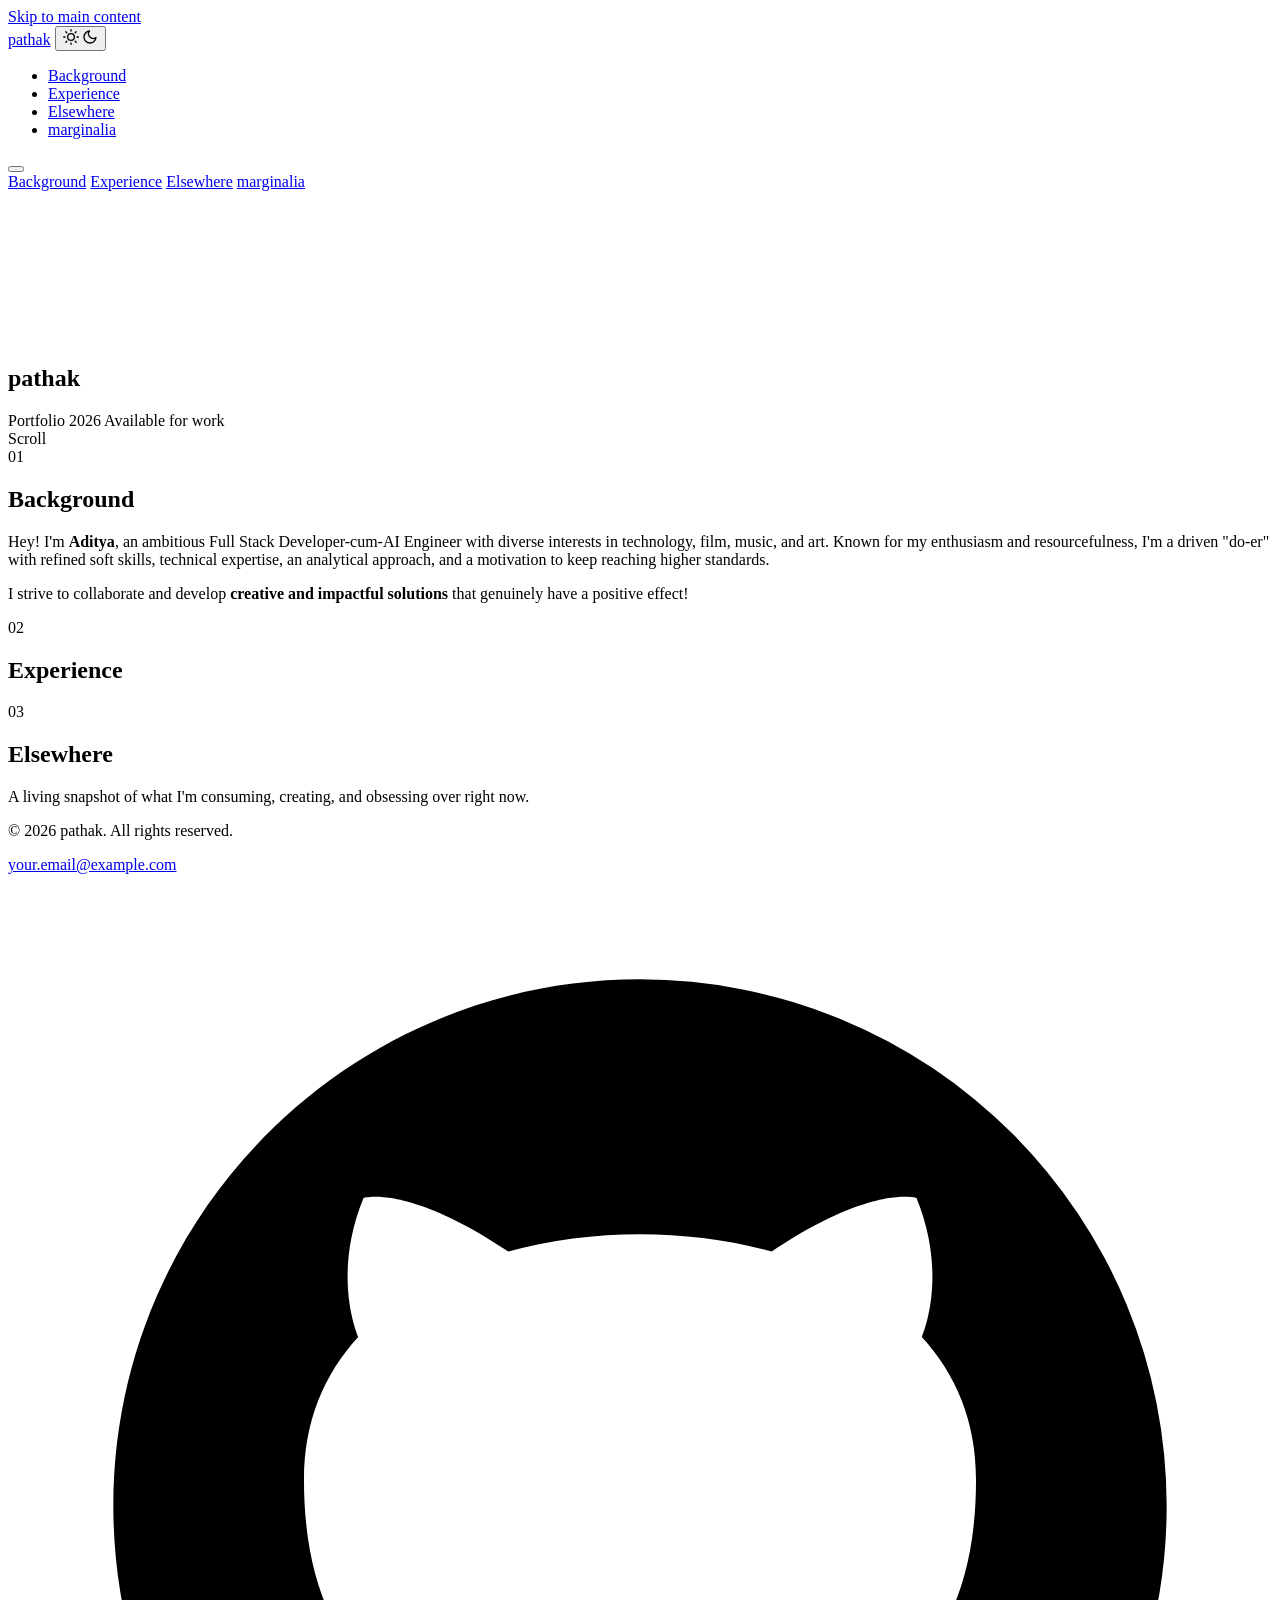
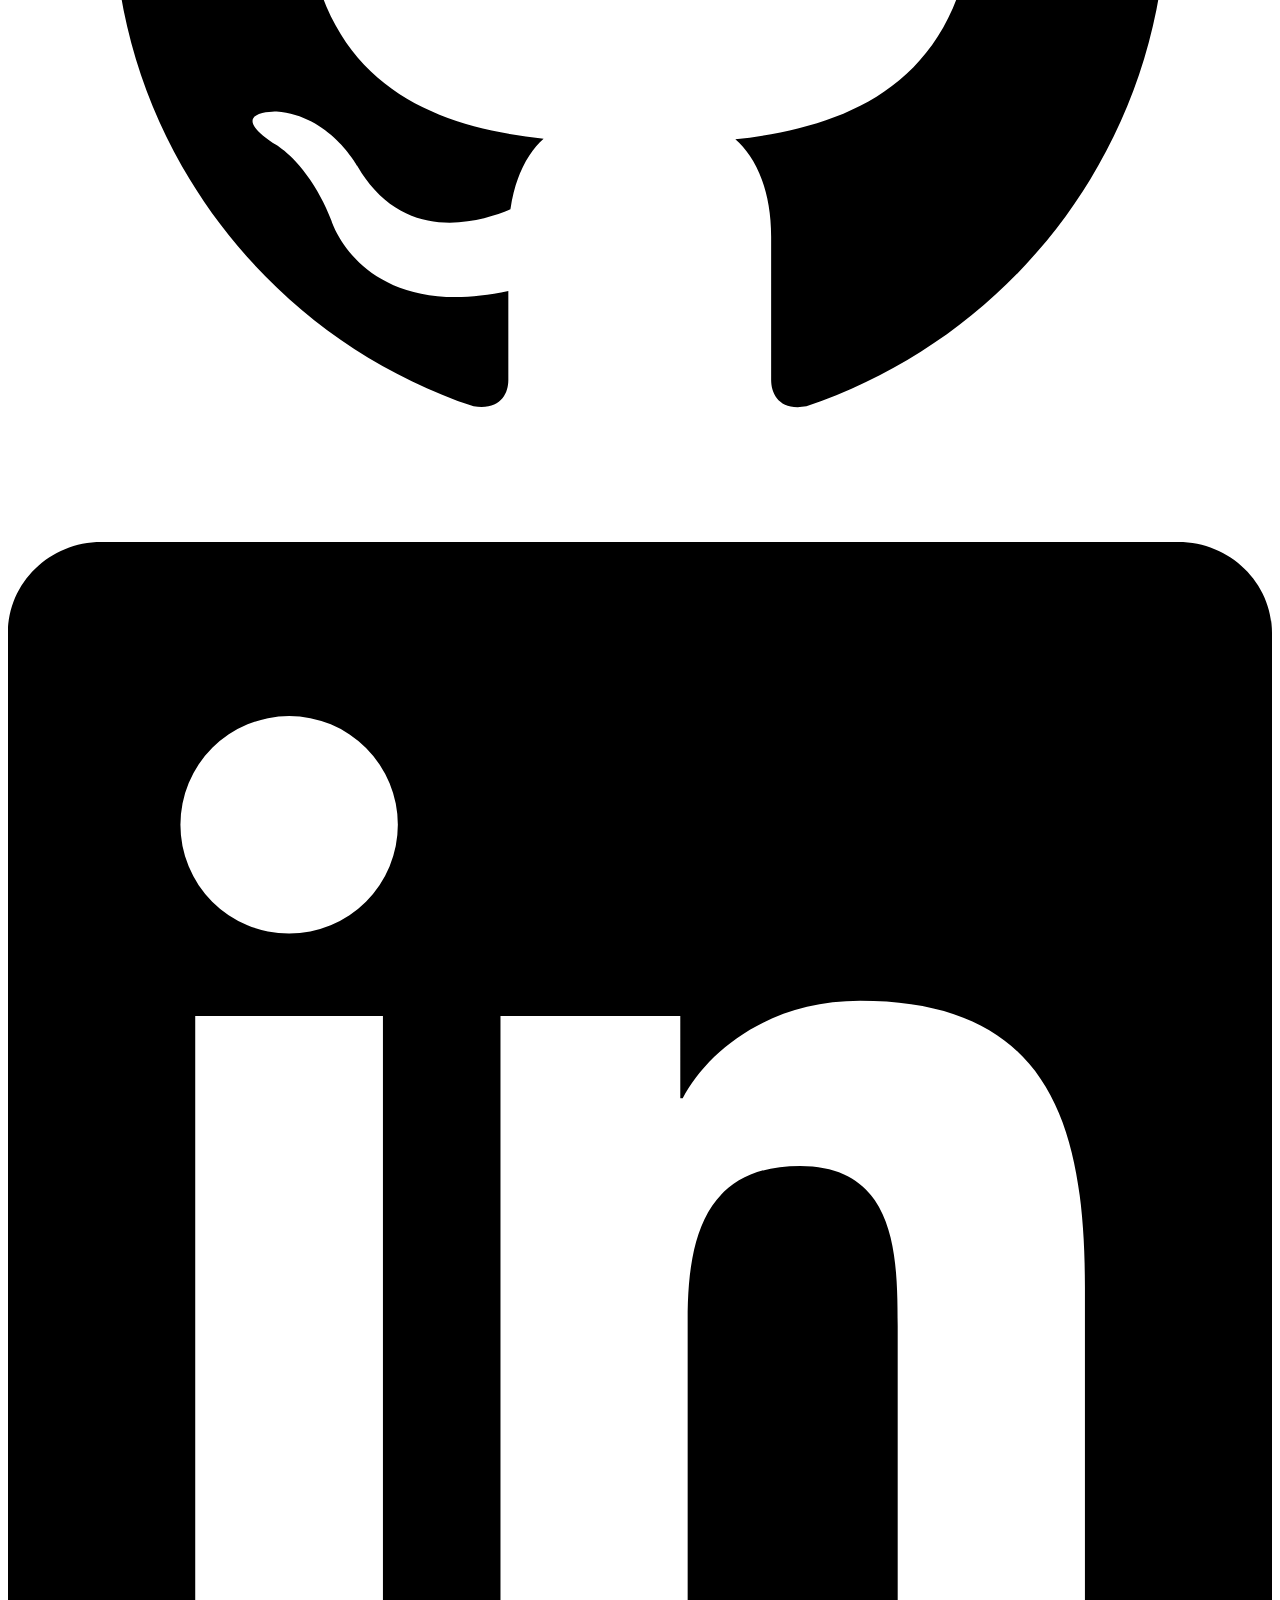
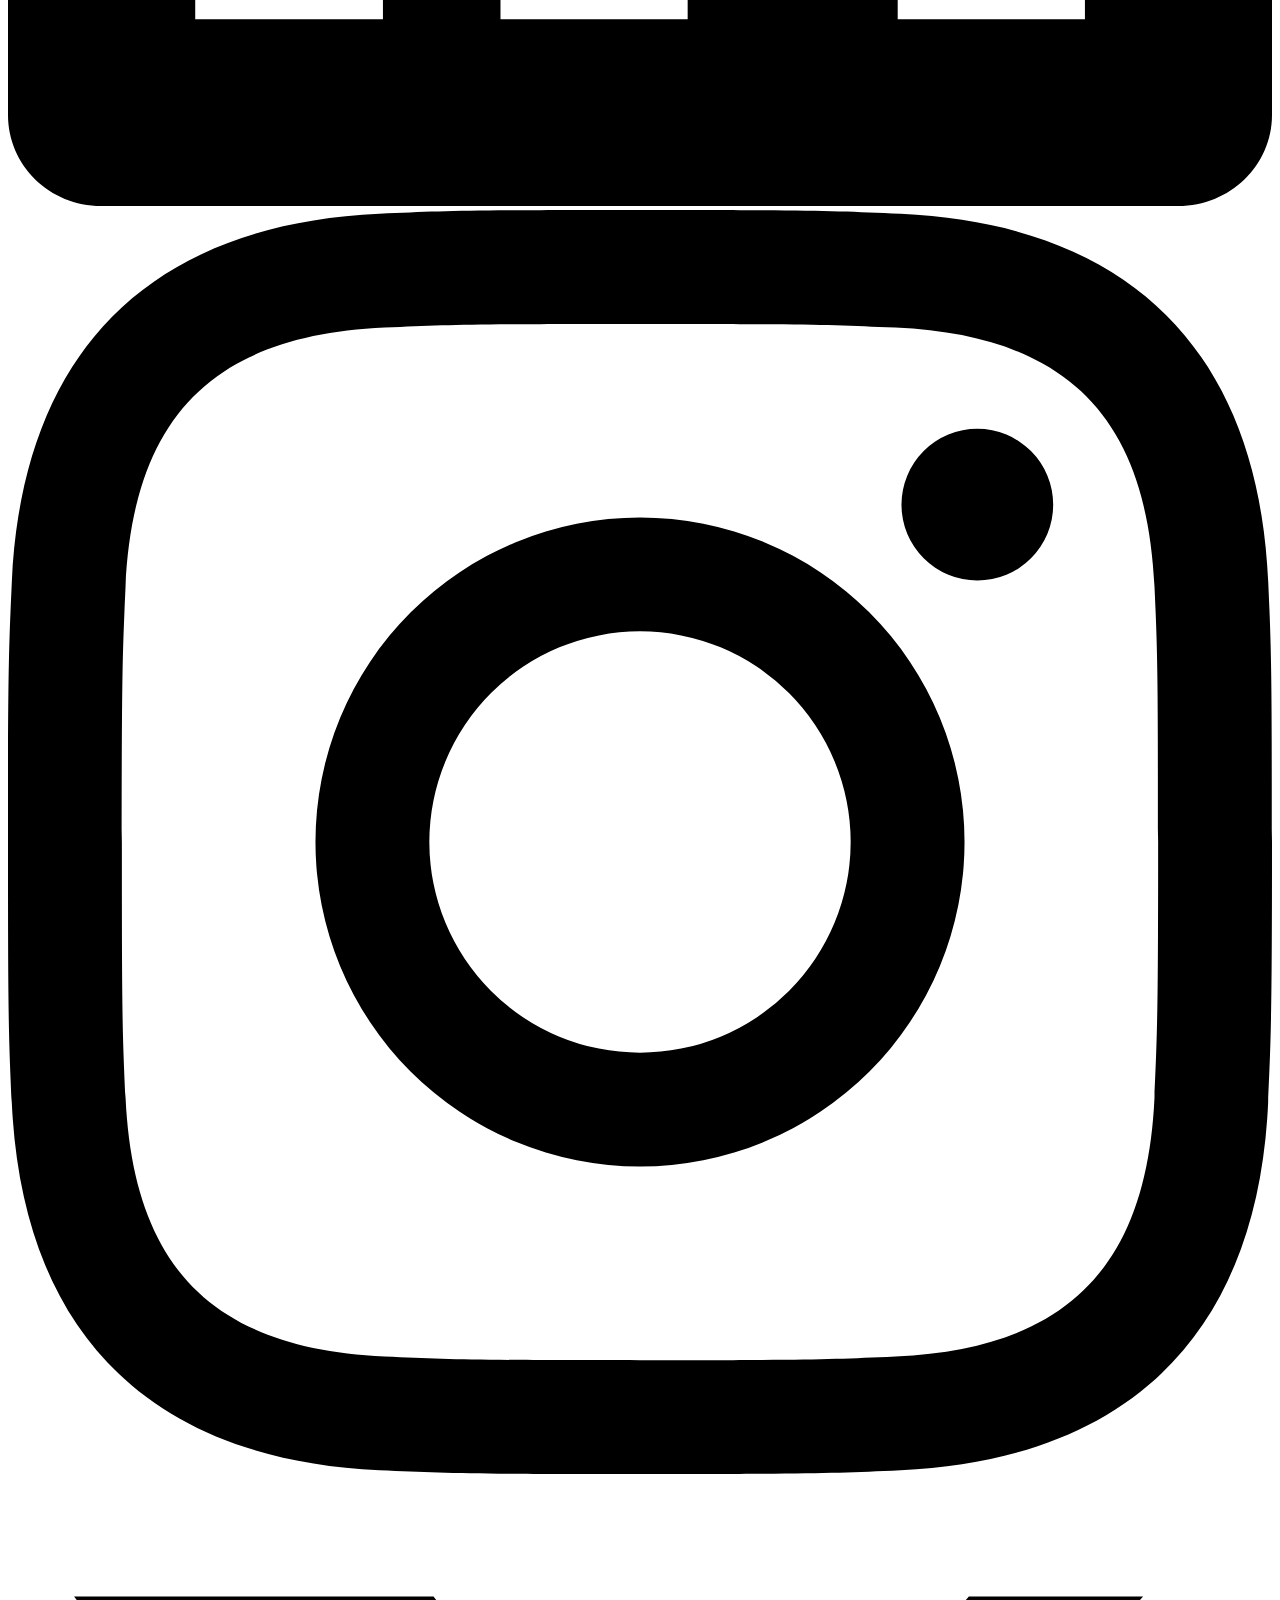
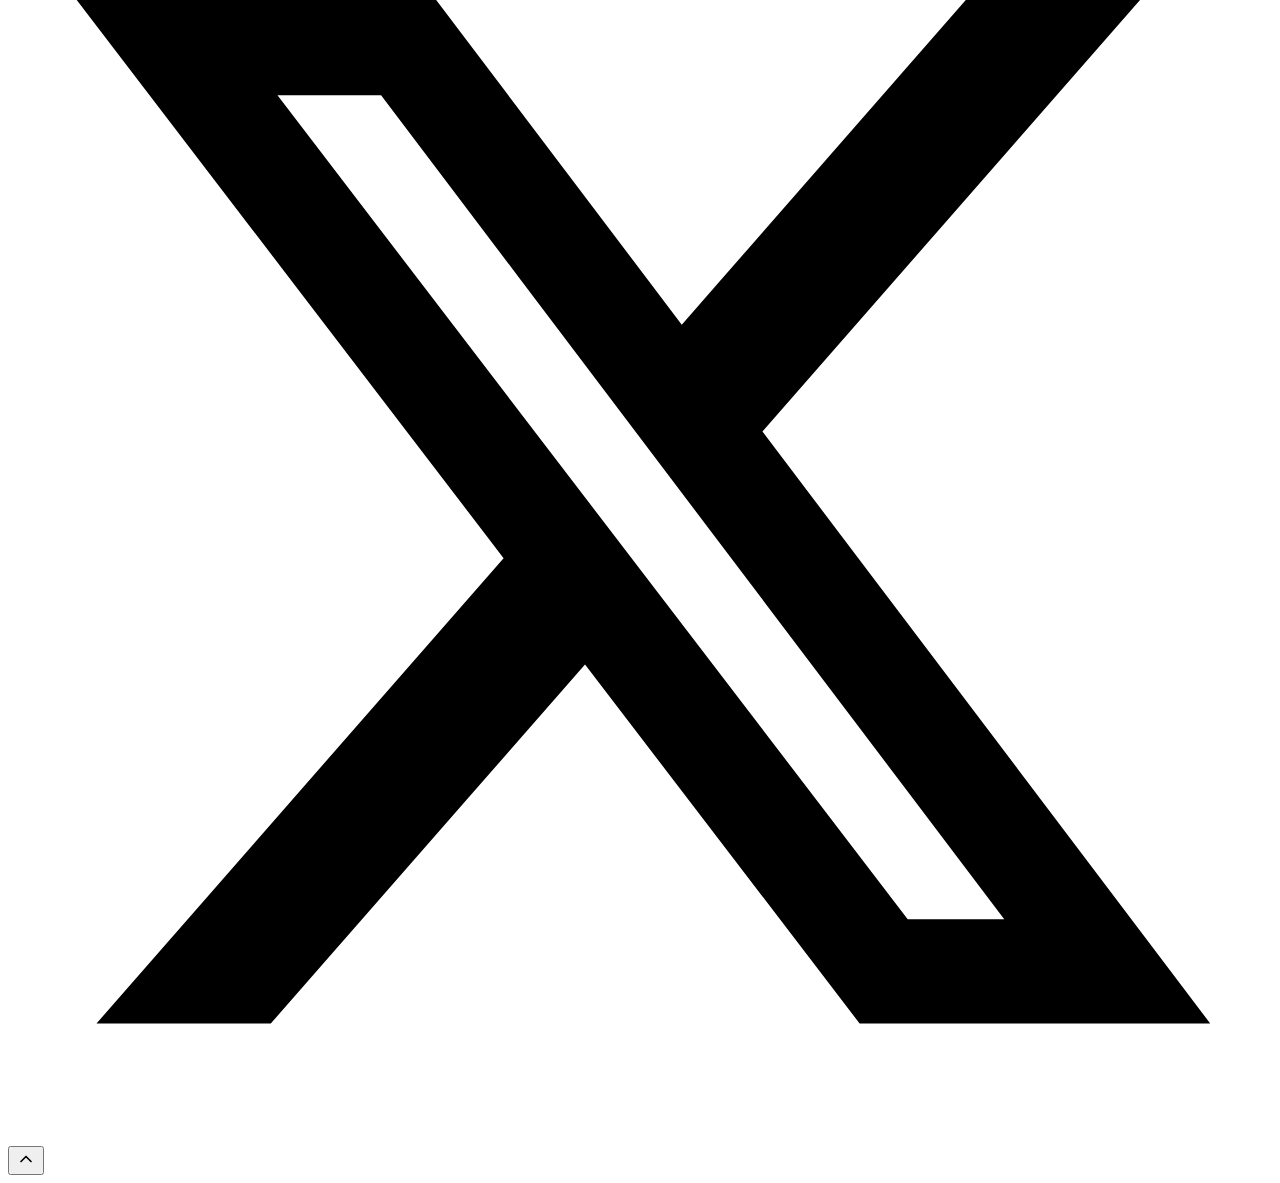
==== index.html @ eea9a3cc "repository imported from local directory" ====
<!--
  MY PORTFOLIO — Main Page (index.html)
  ======================================
  This is my homepage. Here's what I need to customize:

  1. META TAGS (lines 18-29): Update description, OG image, and title
     for SEO and social sharing (when I share my link on Twitter/etc)

  2. BIO / BACKGROUND (lines 115-118): Already filled in with my intro

  3. EXPERIENCE & INTEGRATIONS: Edit the data arrays in js/app.js
     (EXPERIENCE_DATA and INTEGRATION_DATA) — NOT in this file

  4. SOCIAL LINKS (lines 163-179): Replace "yourusername" with my
     actual usernames for GitHub, LinkedIn, Instagram, Twitter

  5. FOOTER EMAIL (line 160): Replace with my real email address
-->
<!DOCTYPE html>
<html lang="en">
<head>
  <meta charset="UTF-8">
  <meta name="viewport" content="width=device-width, initial-scale=1.0, viewport-fit=cover">
  <meta name="description" content="Portfolio of pathak — engineer and more">
  <meta name="theme-color" content="#0a0a0a">
  <meta name="format-detection" content="telephone=no">
  
  <!-- Open Graph -->
  <meta property="og:title" content="pathak's portfolio">
  <meta property="og:description" content="engineer and more">
  <meta property="og:type" content="website">
  <!-- MY OG IMAGE: I need to replace this with my own image for social sharing -->
  <meta property="og:image" content="assets/images/og-image.jpg">
  
  <title>pathak</title>
  
  <!-- Preconnect -->
  <link rel="preconnect" href="https://fonts.googleapis.com">
  <link rel="preconnect" href="https://fonts.gstatic.com" crossorigin>
  
  <!-- Fonts: Playfair Display (serif headings) + Inter (sans-serif body) -->
  <link href="https://fonts.googleapis.com/css2?family=Playfair+Display:ital,wght@0,400;0,500;0,600;0,700;1,400;1,500&family=Inter:wght@300;400;500;600&display=swap" rel="stylesheet">
  
  <link rel="stylesheet" href="css/styles.css">
  
  <!-- No-js fallback: ensures content is visible even if JavaScript is disabled -->
  <noscript>
    <style>[data-animate]{opacity:1!important;transform:none!important}</style>
  </noscript>
</head>
<body>
  <!-- This thin bar at the top shows how far I've scrolled down the page -->
  <div class="reading-progress" aria-hidden="true"><div class="reading-progress__bar"></div></div>
  
  <!-- Skip Link -->
  <a href="#main-content" class="skip-link">Skip to main content</a>
  
  <!-- MY NAVIGATION: Fixed top bar with my name (left) and section links (right).
       On mobile, the links collapse into a hamburger menu.
       To add/remove nav links, I also need to update the .mobile-menu below. -->
  <nav class="nav" id="nav" role="navigation" aria-label="Main navigation">
    <!-- Left side: logo + dark mode toggle -->
    <div class="nav__left">
      <a href="index.html" class="nav__logo">pathak</a>
      <button class="theme-toggle" id="theme-toggle" aria-label="Toggle dark mode" title="Toggle dark mode">
        <svg class="theme-toggle__icon theme-toggle__icon--sun" width="16" height="16" viewBox="0 0 24 24" fill="none" stroke="currentColor" stroke-width="2" stroke-linecap="round" stroke-linejoin="round">
          <circle cx="12" cy="12" r="5"/><line x1="12" y1="1" x2="12" y2="3"/><line x1="12" y1="21" x2="12" y2="23"/><line x1="4.22" y1="4.22" x2="5.64" y2="5.64"/><line x1="18.36" y1="18.36" x2="19.78" y2="19.78"/><line x1="1" y1="12" x2="3" y2="12"/><line x1="21" y1="12" x2="23" y2="12"/><line x1="4.22" y1="19.78" x2="5.64" y2="18.36"/><line x1="18.36" y1="5.64" x2="19.78" y2="4.22"/>
        </svg>
        <svg class="theme-toggle__icon theme-toggle__icon--moon" width="16" height="16" viewBox="0 0 24 24" fill="none" stroke="currentColor" stroke-width="2" stroke-linecap="round" stroke-linejoin="round">
          <path d="M21 12.79A9 9 0 1 1 11.21 3 7 7 0 0 0 21 12.79z"/>
        </svg>
      </button>
    </div>
    
    <!-- These links scroll to sections on this page, except "marginalia" which goes to blog.html -->
    <ul class="nav__links" id="nav-links">
      <li><a href="#background" class="nav__link" data-section="background">Background</a></li>
      <li><a href="#experience" class="nav__link" data-section="experience">Experience</a></li>
      <li><a href="#elsewhere" class="nav__link" data-section="elsewhere">Elsewhere</a></li>
      <li><a href="blog.html" class="nav__link">marginalia</a></li>
    </ul>
    
    <!-- Hamburger (mobile) -->
    <button class="hamburger" id="hamburger" aria-label="Toggle menu" aria-expanded="false">
      <span></span><span></span><span></span>
    </button>
  </nav>
  
  <!-- Mobile Menu -->
  <div class="mobile-menu" id="mobile-menu" aria-hidden="true">
    <a href="#background" class="mobile-menu__link">Background</a>
    <a href="#experience" class="mobile-menu__link">Experience</a>
    <a href="#elsewhere" class="mobile-menu__link">Elsewhere</a>
    <a href="blog.html" class="mobile-menu__link">marginalia</a>
  </div>
  
  <!-- MY HERO: The first thing visitors see. Full-screen with my name in huge text.
       The name has a cool "text scramble" effect on hover (handled in app.js).
       The tagline items animate in one by one on page load. -->
  <main id="main-content">
    <!-- Hero: Video covers the top half (full width), name + typewriter overlaid on it.
         Scroll indicator sits at the bottom of the video. -->
    <section class="hero" id="hero">
      <!-- Full-width video with my name and typewriter overlaid. Sticky at top while I scroll. -->
      <div class="hero__video-wrap">
        <video class="hero__video" autoplay muted loop playsinline>
          <source src="assets/pathak-video.mp4" type="video/mp4">
        </video>
        <!-- name overlaid on the video -->
        <h1 class="hero__name" id="hero-name">pathak</h1>
        <!-- TYPEWRITER: Cycles through my disciplines below the name.
             I edit the TYPEWRITER_TEXTS array in js/app.js to add/change texts. -->
        <div class="hero__typewriter" id="typewriter" aria-hidden="true"></div>
        
        <!-- Year and availability badge (green dot pulses) — positioned bottom-right of video -->
        <div class="hero__meta">
          <span>Portfolio 2026</span>
          <span class="hero__availability">Available for work</span>
        </div>
        
        <!-- Scroll indicator — positioned at the very bottom of the video -->
        <div class="scroll-indicator" aria-hidden="true">
          <span>Scroll</span>
          <div class="scroll-indicator__line"></div>
        </div>
      </div>
    </section>
    
    <!-- SECTION 01 — BACKGROUND: My bio / about text.
         I already filled this in with my intro.
         data-animate = fade-in on scroll, data-delay = stagger timing in ms -->
    <section class="section section--background" id="background" aria-labelledby="background-heading">
      <div class="section__inner">
        <div class="section__header" data-animate>
          <span class="section__number">01</span>
          <h2 id="background-heading" class="section__title">Background</h2>
        </div>
        <div class="section__content" data-animate data-delay="100">
          <div class="bio">
            <p>Hey! I'm <strong>Aditya</strong>, an ambitious Full Stack Developer-cum-AI Engineer with diverse interests in technology, film, music, and art. Known for my enthusiasm and resourcefulness, I'm a driven "do-er" with refined soft skills, technical expertise, an analytical approach, and a motivation to keep reaching higher standards.</p>
            <p>I strive to collaborate and develop <strong>creative and impactful solutions</strong> that genuinely have a positive effect!</p>
          </div>
        </div>
      </div>
    </section>
    
    <!-- SECTION 02 — EXPERIENCE: My job history. Content is NOT here — it's in js/app.js.
         I edit the EXPERIENCE_DATA array there to add/change/remove jobs.
         Each job shows: period, role, company, description, and tags. -->
    <section class="section section--experience" id="experience" aria-labelledby="experience-heading">
      <div class="section__inner">
        <div class="section__header" data-animate>
          <span class="section__number">02</span>
          <h2 id="experience-heading" class="section__title">Experience</h2>
        </div>
        <div class="section__content">
          <div class="experience-list" id="experience-list">
            <!-- Rendered by JS -->
          </div>
        </div>
      </div>
    </section>
    
    <!-- SECTION 03 — ELSEWHERE: Links to my profiles on other platforms.
         Content is in js/app.js → INTEGRATION_DATA array.
         To add a new platform, I copy one of the existing objects and change the values.
         The iconSvg field is an inline SVG path — I can find icons at https://iconsvg.xyz -->
    <section class="section section--elsewhere" id="elsewhere" aria-labelledby="elsewhere-heading">
      <div class="section__inner">
        <div class="section__header" data-animate>
          <span class="section__number">03</span>
          <h2 id="elsewhere-heading" class="section__title">Elsewhere</h2>
        </div>
        <div class="section__content">
          <p class="section__intro" data-animate data-delay="100">A living snapshot of what I'm consuming, creating, and obsessing over right now.</p>
          <div class="integrations-grid" id="integrations-grid">
            <!-- Rendered by JS -->
          </div>
        </div>
      </div>
    </section>
  </main>
  
  <!-- MY FOOTER: Copyright, email (click to copy), and social media icons.
       I need to replace "yourusername" in each href with my real usernames.
       To remove a social link, I delete the entire <a> block for it. -->
  <footer class="footer" role="contentinfo">
    <div class="footer__left">
      <p class="footer__copy">&copy; 2026 pathak. All rights reserved.</p>
      <!-- MY EMAIL: clicking it copies to clipboard -->
      <a href="mailto:your.email@example.com" class="footer__email" id="copy-email">your.email@example.com</a>
    </div>
    
    <div class="social-links">
      <!-- GitHub -->
      <a href="https://github.com/yourusername" target="_blank" rel="noopener" aria-label="GitHub" class="social-link">
        <svg viewBox="0 0 24 24" aria-hidden="true"><path d="M12 2C6.477 2 2 6.477 2 12c0 4.42 2.87 8.17 6.84 9.5.5.08.66-.23.66-.5v-1.69c-2.77.6-3.36-1.34-3.36-1.34-.46-1.16-1.11-1.47-1.11-1.47-.91-.62.07-.6.07-.6 1 .07 1.53 1.03 1.53 1.03.87 1.52 2.34 1.07 2.91.83.09-.65.35-1.09.63-1.34-2.22-.25-4.55-1.11-4.55-4.92 0-1.11.38-2 1.03-2.71-.1-.25-.45-1.29.1-2.64 0 0 .84-.27 2.75 1.02.79-.22 1.65-.33 2.5-.33.85 0 1.71.11 2.5.33 1.91-1.29 2.75-1.02 2.75-1.02.55 1.35.2 2.39.1 2.64.65.71 1.03 1.6 1.03 2.71 0 3.82-2.34 4.68-4.57 4.93.36.31.68.92.68 1.85V21c0 .27.16.59.67.5C19.14 20.16 22 16.42 22 12A10 10 0 0 0 12 2z"/></svg>
      </a>
      <!-- LinkedIn -->
      <a href="https://linkedin.com/in/yourusername" target="_blank" rel="noopener" aria-label="LinkedIn" class="social-link">
        <svg viewBox="0 0 24 24" aria-hidden="true"><path d="M20.447 20.452h-3.554v-5.569c0-1.328-.027-3.037-1.852-3.037-1.853 0-2.136 1.445-2.136 2.939v5.667H9.351V9h3.414v1.561h.046c.477-.9 1.637-1.85 3.37-1.85 3.601 0 4.267 2.37 4.267 5.455v6.286zM5.337 7.433a2.062 2.062 0 0 1-2.063-2.065 2.064 2.064 0 1 1 2.063 2.065zm1.782 13.019H3.555V9h3.564v11.452zM22.225 0H1.771C.792 0 0 .774 0 1.729v20.542C0 23.227.792 24 1.771 24h20.451C23.2 24 24 23.227 24 22.271V1.729C24 .774 23.2 0 22.222 0h.003z"/></svg>
      </a>
      <!-- Instagram -->
      <a href="https://instagram.com/yourusername" target="_blank" rel="noopener" aria-label="Instagram" class="social-link">
        <svg viewBox="0 0 24 24" aria-hidden="true"><path d="M12 2.163c3.204 0 3.584.012 4.85.07 3.252.148 4.771 1.691 4.919 4.919.058 1.265.069 1.645.069 4.849 0 3.205-.012 3.584-.069 4.849-.149 3.225-1.664 4.771-4.919 4.919-1.266.058-1.644.07-4.85.07-3.204 0-3.584-.012-4.849-.07-3.26-.149-4.771-1.699-4.919-4.92-.058-1.265-.07-1.644-.07-4.849 0-3.204.013-3.583.07-4.849.149-3.227 1.664-4.771 4.919-4.919 1.266-.057 1.645-.069 4.849-.069zM12 0C8.741 0 8.333.014 7.053.072 2.695.272.273 2.69.073 7.052.014 8.333 0 8.741 0 12c0 3.259.014 3.668.072 4.948.2 4.358 2.618 6.78 6.98 6.98C8.333 23.986 8.741 24 12 24c3.259 0 3.668-.014 4.948-.072 4.354-.2 6.782-2.618 6.979-6.98.059-1.28.073-1.689.073-4.948 0-3.259-.014-3.667-.072-4.947-.196-4.354-2.617-6.78-6.979-6.98C15.668.014 15.259 0 12 0zm0 5.838a6.162 6.162 0 1 0 0 12.324 6.162 6.162 0 0 0 0-12.324zM12 16a4 4 0 1 1 0-8 4 4 0 0 1 0 8zm6.406-11.845a1.44 1.44 0 1 0 0 2.881 1.44 1.44 0 0 0 0-2.881z"/></svg>
      </a>
      <!-- Twitter / X -->
      <a href="https://twitter.com/yourusername" target="_blank" rel="noopener" aria-label="Twitter" class="social-link">
        <svg viewBox="0 0 24 24" aria-hidden="true"><path d="M18.244 2.25h3.308l-7.227 8.26 8.502 11.24H16.17l-5.214-6.817L4.99 21.75H1.68l7.73-8.835L1.254 2.25H8.08l4.713 6.231zm-1.161 17.52h1.833L7.084 4.126H5.117z"/></svg>
      </a>
    </div>
  </footer>
  
  <!-- Back-to-top button: appears after I scroll down 600px, scrolls to top on click -->
  <button class="back-to-top" id="back-to-top" aria-label="Back to top">
    <svg viewBox="0 0 24 24" width="20" height="20" stroke="currentColor" stroke-width="2" fill="none" stroke-linecap="round" stroke-linejoin="round"><path d="M18 15l-6-6-6 6"/></svg>
  </button>
  
  <!-- Toast notification: briefly pops up when I copy the email address -->
  <div class="toast" id="toast" role="status" aria-live="polite"></div>
  
  <!-- All page behavior (animations, nav, experience rendering, etc.) lives in app.js -->
  <script src="js/app.js"></script>
</body>
</html>
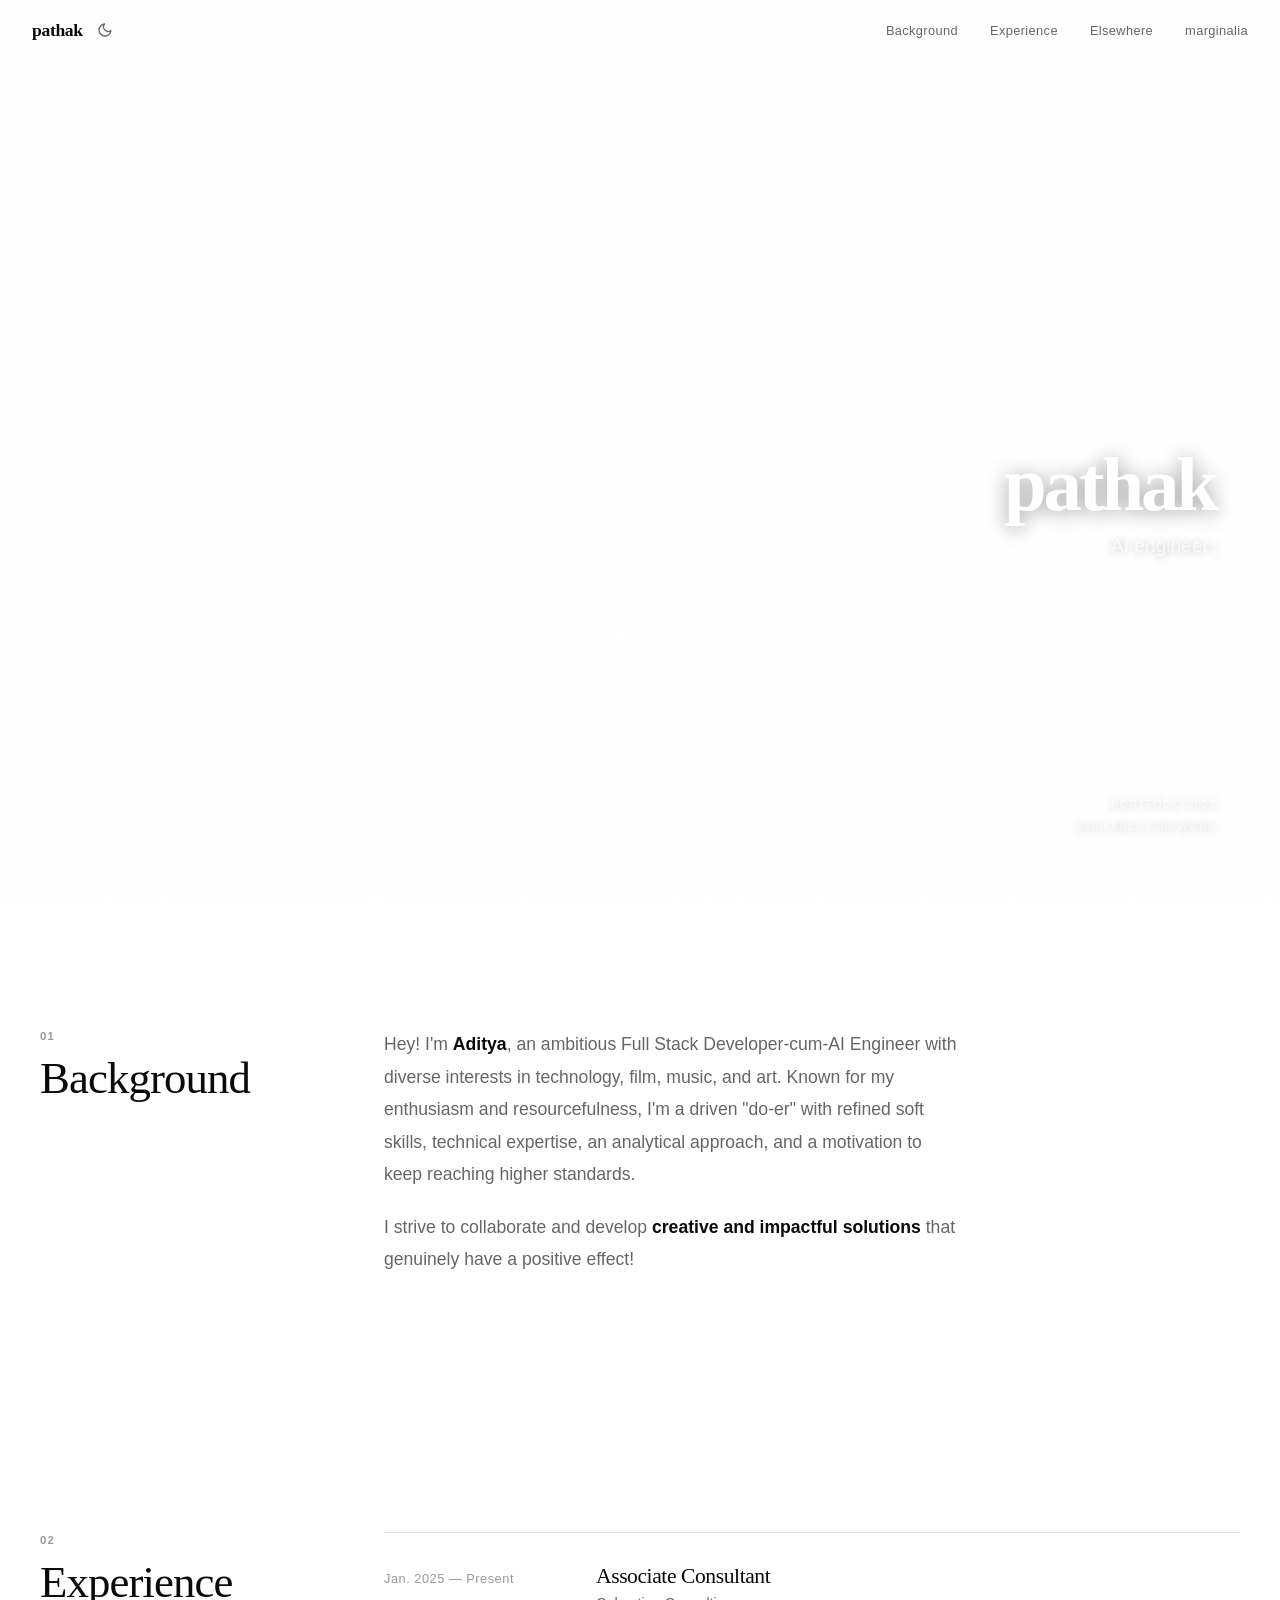
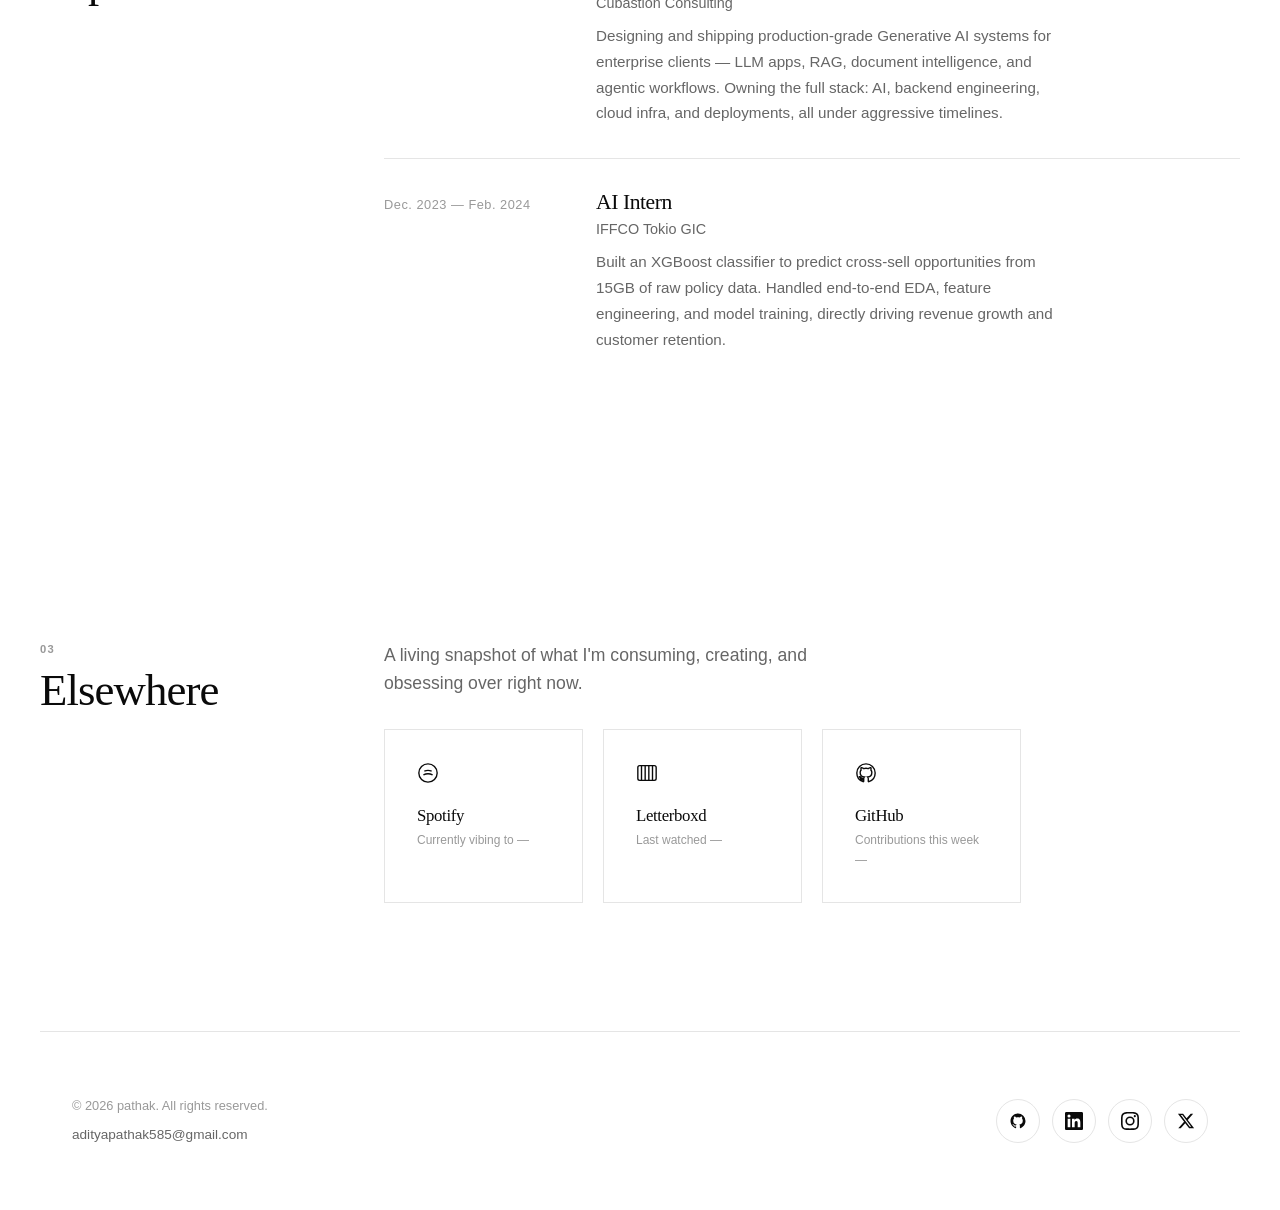
==== commit 93c49f24: "code hygiene, links added" ====
--- a/index.html
+++ b/index.html
@@ -1,20 +1,17 @@
 <!--
-  MY PORTFOLIO — Main Page (index.html)
+  PORTFOLIO - main page
   ======================================
-  This is my homepage. Here's what I need to customize:
-
-  1. META TAGS (lines 18-29): Update description, OG image, and title
-     for SEO and social sharing (when I share my link on Twitter/etc)
-
-  2. BIO / BACKGROUND (lines 115-118): Already filled in with my intro
-
-  3. EXPERIENCE & INTEGRATIONS: Edit the data arrays in js/app.js
-     (EXPERIENCE_DATA and INTEGRATION_DATA) — NOT in this file
-
-  4. SOCIAL LINKS (lines 163-179): Replace "yourusername" with my
-     actual usernames for GitHub, LinkedIn, Instagram, Twitter
-
-  5. FOOTER EMAIL (line 160): Replace with my real email address
+  my homepage - here's all i can customize:
+
+  1. META TAGS: update description, OG image, and title
+    for SEO and social sharing
+
+  2. BIO/BACKGROUND: filled in with my Linkedin intro
+
+  3. EXPERIENCE & INTEGRATIONS: edit the data arrays in js/app.js
+    (EXPERIENCE_DATA and INTEGRATION_DATA) - not in this file
+
+  4. SOCIAL LINKS: GitHub, LinkedIn, Instagram, Twitter/X, etc.
 -->
 <!DOCTYPE html>
 <html lang="en">
@@ -25,41 +22,40 @@
   <meta name="theme-color" content="#0a0a0a">
   <meta name="format-detection" content="telephone=no">
   
-  <!-- Open Graph -->
+  <!-- open graph -->
   <meta property="og:title" content="pathak's portfolio">
   <meta property="og:description" content="engineer and more">
   <meta property="og:type" content="website">
-  <!-- MY OG IMAGE: I need to replace this with my own image for social sharing -->
+  <!-- OG IMAGE: replace with my own image for social sharing -->
   <meta property="og:image" content="assets/images/og-image.jpg">
   
   <title>pathak</title>
   
-  <!-- Preconnect -->
+  <!-- preconnect -->
   <link rel="preconnect" href="https://fonts.googleapis.com">
   <link rel="preconnect" href="https://fonts.gstatic.com" crossorigin>
   
-  <!-- Fonts: Playfair Display (serif headings) + Inter (sans-serif body) -->
+  <!-- fonts: Playfair Display (serif headings) + Inter (sans-serif body) -->
   <link href="https://fonts.googleapis.com/css2?family=Playfair+Display:ital,wght@0,400;0,500;0,600;0,700;1,400;1,500&family=Inter:wght@300;400;500;600&display=swap" rel="stylesheet">
-  
   <link rel="stylesheet" href="css/styles.css">
   
-  <!-- No-js fallback: ensures content is visible even if JavaScript is disabled -->
+  <!-- no-js fallback: ensures content is visible even if JavaScript is disabled -->
   <noscript>
     <style>[data-animate]{opacity:1!important;transform:none!important}</style>
   </noscript>
 </head>
 <body>
-  <!-- This thin bar at the top shows how far I've scrolled down the page -->
+  <!-- thin bar at the top showing scroll-down progress -->
   <div class="reading-progress" aria-hidden="true"><div class="reading-progress__bar"></div></div>
   
-  <!-- Skip Link -->
+  <!-- skip link -->
   <a href="#main-content" class="skip-link">Skip to main content</a>
   
-  <!-- MY NAVIGATION: Fixed top bar with my name (left) and section links (right).
-       On mobile, the links collapse into a hamburger menu.
-       To add/remove nav links, I also need to update the .mobile-menu below. -->
+  <!-- NAV: fixed top bar with name and dark-mode toggle (left), and section links (right).
+      on mobile, the links collapse into a hamburger menu.
+      to add/remove nav links, need to update the .mobile-menu below. -->
   <nav class="nav" id="nav" role="navigation" aria-label="Main navigation">
-    <!-- Left side: logo + dark mode toggle -->
+    <!-- left: logo, dark mode toggle -->
     <div class="nav__left">
       <a href="index.html" class="nav__logo">pathak</a>
       <button class="theme-toggle" id="theme-toggle" aria-label="Toggle dark mode" title="Toggle dark mode">
@@ -72,7 +68,7 @@
       </button>
     </div>
     
-    <!-- These links scroll to sections on this page, except "marginalia" which goes to blog.html -->
+    <!-- links scroll to sections on the page, except "marginalia" which goes to blog.html -->
     <ul class="nav__links" id="nav-links">
       <li><a href="#background" class="nav__link" data-section="background">Background</a></li>
       <li><a href="#experience" class="nav__link" data-section="experience">Experience</a></li>
@@ -80,13 +76,13 @@
       <li><a href="blog.html" class="nav__link">marginalia</a></li>
     </ul>
     
-    <!-- Hamburger (mobile) -->
+    <!-- hamburger (mobile) -->
     <button class="hamburger" id="hamburger" aria-label="Toggle menu" aria-expanded="false">
       <span></span><span></span><span></span>
     </button>
   </nav>
   
-  <!-- Mobile Menu -->
+  <!-- mobile menu -->
   <div class="mobile-menu" id="mobile-menu" aria-hidden="true">
     <a href="#background" class="mobile-menu__link">Background</a>
     <a href="#experience" class="mobile-menu__link">Experience</a>
@@ -94,31 +90,31 @@
     <a href="blog.html" class="mobile-menu__link">marginalia</a>
   </div>
   
-  <!-- MY HERO: The first thing visitors see. Full-screen with my name in huge text.
-       The name has a cool "text scramble" effect on hover (handled in app.js).
-       The tagline items animate in one by one on page load. -->
+  <!-- HERO: first thing visitors see. full-screen with my name in huge text.
+      cool "text scramble" effect when hovering on name (handled in app.js).
+      tagline items animate in one by one on page load. -->
   <main id="main-content">
-    <!-- Hero: Video covers the top half (full width), name + typewriter overlaid on it.
-         Scroll indicator sits at the bottom of the video. -->
+    <!-- HERO: video covers the top half (full width), name + typewriter overlaid on it.
+        scroll indicator sits at the bottom of the video. -->
     <section class="hero" id="hero">
-      <!-- Full-width video with my name and typewriter overlaid. Sticky at top while I scroll. -->
+      <!-- sticky at top while scrolling -->
       <div class="hero__video-wrap">
         <video class="hero__video" autoplay muted loop playsinline>
           <source src="assets/pathak-video.mp4" type="video/mp4">
         </video>
         <!-- name overlaid on the video -->
         <h1 class="hero__name" id="hero-name">pathak</h1>
-        <!-- TYPEWRITER: Cycles through my disciplines below the name.
-             I edit the TYPEWRITER_TEXTS array in js/app.js to add/change texts. -->
+        <!-- TYPEWRITER: cycles through my disciplines below the name.
+            edit the TYPEWRITER_TEXTS array in js/app.js to add/change texts. -->
         <div class="hero__typewriter" id="typewriter" aria-hidden="true"></div>
         
-        <!-- Year and availability badge (green dot pulses) — positioned bottom-right of video -->
+        <!-- year, availability badge (green dot pulses) - positioned bottom-right of video -->
         <div class="hero__meta">
           <span>Portfolio 2026</span>
           <span class="hero__availability">Available for work</span>
         </div>
         
-        <!-- Scroll indicator — positioned at the very bottom of the video -->
+        <!-- scroll indicator - positioned below video -->
         <div class="scroll-indicator" aria-hidden="true">
           <span>Scroll</span>
           <div class="scroll-indicator__line"></div>
@@ -126,9 +122,9 @@
       </div>
     </section>
     
-    <!-- SECTION 01 — BACKGROUND: My bio / about text.
-         I already filled this in with my intro.
-         data-animate = fade-in on scroll, data-delay = stagger timing in ms -->
+    <!-- SECTION 01 - BACKGROUND: bio/about text.
+        currently filled with Linkedin intro.
+        data-animate = fade-in on scroll, data-delay = stagger timing in ms -->
     <section class="section section--background" id="background" aria-labelledby="background-heading">
       <div class="section__inner">
         <div class="section__header" data-animate>
@@ -144,9 +140,8 @@
       </div>
     </section>
     
-    <!-- SECTION 02 — EXPERIENCE: My job history. Content is NOT here — it's in js/app.js.
-         I edit the EXPERIENCE_DATA array there to add/change/remove jobs.
-         Each job shows: period, role, company, description, and tags. -->
+    <!-- SECTION 02 - EXPERIENCE: job history - period, role, company, description, and tags. 
+        content is in js/app.js - edit EXPERIENCE_DATA array to add/change/remove jobs. -->
     <section class="section section--experience" id="experience" aria-labelledby="experience-heading">
       <div class="section__inner">
         <div class="section__header" data-animate>
@@ -155,16 +150,16 @@
         </div>
         <div class="section__content">
           <div class="experience-list" id="experience-list">
-            <!-- Rendered by JS -->
+            <!-- rendered by JS -->
           </div>
         </div>
       </div>
     </section>
     
-    <!-- SECTION 03 — ELSEWHERE: Links to my profiles on other platforms.
-         Content is in js/app.js → INTEGRATION_DATA array.
-         To add a new platform, I copy one of the existing objects and change the values.
-         The iconSvg field is an inline SVG path — I can find icons at https://iconsvg.xyz -->
+    <!-- SECTION 03 - ELSEWHERE: links to profiles on other platforms.
+        content is in js/app.js -> INTEGRATION_DATA array.
+        to add a new platform, copy one of the existing objects and change the values.
+        iconSvg field is an inline SVG path — can find icons at https://iconsvg.xyz -->
     <section class="section section--elsewhere" id="elsewhere" aria-labelledby="elsewhere-heading">
       <div class="section__inner">
         <div class="section__header" data-animate>
@@ -174,52 +169,51 @@
         <div class="section__content">
           <p class="section__intro" data-animate data-delay="100">A living snapshot of what I'm consuming, creating, and obsessing over right now.</p>
           <div class="integrations-grid" id="integrations-grid">
-            <!-- Rendered by JS -->
+            <!-- rendered by JS -->
           </div>
         </div>
       </div>
     </section>
   </main>
   
-  <!-- MY FOOTER: Copyright, email (click to copy), and social media icons.
-       I need to replace "yourusername" in each href with my real usernames.
-       To remove a social link, I delete the entire <a> block for it. -->
+  <!-- FOOTER: copyright, email (click to copy), and social media icons.
+        to remove a social link, delete the entire <a> block for it. -->
   <footer class="footer" role="contentinfo">
     <div class="footer__left">
       <p class="footer__copy">&copy; 2026 pathak. All rights reserved.</p>
-      <!-- MY EMAIL: clicking it copies to clipboard -->
-      <a href="mailto:your.email@example.com" class="footer__email" id="copy-email">your.email@example.com</a>
+      <!-- EMAIL: on click, copy to clipboard -->
+      <a href="mailto:your.email@example.com" class="footer__email" id="copy-email">adityapathak585@gmail.com</a>
     </div>
     
     <div class="social-links">
       <!-- GitHub -->
-      <a href="https://github.com/yourusername" target="_blank" rel="noopener" aria-label="GitHub" class="social-link">
+      <a href="https://github.com/adityapathakk" target="_blank" rel="noopener" aria-label="GitHub" class="social-link">
         <svg viewBox="0 0 24 24" aria-hidden="true"><path d="M12 2C6.477 2 2 6.477 2 12c0 4.42 2.87 8.17 6.84 9.5.5.08.66-.23.66-.5v-1.69c-2.77.6-3.36-1.34-3.36-1.34-.46-1.16-1.11-1.47-1.11-1.47-.91-.62.07-.6.07-.6 1 .07 1.53 1.03 1.53 1.03.87 1.52 2.34 1.07 2.91.83.09-.65.35-1.09.63-1.34-2.22-.25-4.55-1.11-4.55-4.92 0-1.11.38-2 1.03-2.71-.1-.25-.45-1.29.1-2.64 0 0 .84-.27 2.75 1.02.79-.22 1.65-.33 2.5-.33.85 0 1.71.11 2.5.33 1.91-1.29 2.75-1.02 2.75-1.02.55 1.35.2 2.39.1 2.64.65.71 1.03 1.6 1.03 2.71 0 3.82-2.34 4.68-4.57 4.93.36.31.68.92.68 1.85V21c0 .27.16.59.67.5C19.14 20.16 22 16.42 22 12A10 10 0 0 0 12 2z"/></svg>
       </a>
       <!-- LinkedIn -->
-      <a href="https://linkedin.com/in/yourusername" target="_blank" rel="noopener" aria-label="LinkedIn" class="social-link">
+      <a href="https://linkedin.com/in/adityapathakk" target="_blank" rel="noopener" aria-label="LinkedIn" class="social-link">
         <svg viewBox="0 0 24 24" aria-hidden="true"><path d="M20.447 20.452h-3.554v-5.569c0-1.328-.027-3.037-1.852-3.037-1.853 0-2.136 1.445-2.136 2.939v5.667H9.351V9h3.414v1.561h.046c.477-.9 1.637-1.85 3.37-1.85 3.601 0 4.267 2.37 4.267 5.455v6.286zM5.337 7.433a2.062 2.062 0 0 1-2.063-2.065 2.064 2.064 0 1 1 2.063 2.065zm1.782 13.019H3.555V9h3.564v11.452zM22.225 0H1.771C.792 0 0 .774 0 1.729v20.542C0 23.227.792 24 1.771 24h20.451C23.2 24 24 23.227 24 22.271V1.729C24 .774 23.2 0 22.222 0h.003z"/></svg>
       </a>
       <!-- Instagram -->
-      <a href="https://instagram.com/yourusername" target="_blank" rel="noopener" aria-label="Instagram" class="social-link">
+      <a href="https://instagram.com/adityapathakk" target="_blank" rel="noopener" aria-label="Instagram" class="social-link">
         <svg viewBox="0 0 24 24" aria-hidden="true"><path d="M12 2.163c3.204 0 3.584.012 4.85.07 3.252.148 4.771 1.691 4.919 4.919.058 1.265.069 1.645.069 4.849 0 3.205-.012 3.584-.069 4.849-.149 3.225-1.664 4.771-4.919 4.919-1.266.058-1.644.07-4.85.07-3.204 0-3.584-.012-4.849-.07-3.26-.149-4.771-1.699-4.919-4.92-.058-1.265-.07-1.644-.07-4.849 0-3.204.013-3.583.07-4.849.149-3.227 1.664-4.771 4.919-4.919 1.266-.057 1.645-.069 4.849-.069zM12 0C8.741 0 8.333.014 7.053.072 2.695.272.273 2.69.073 7.052.014 8.333 0 8.741 0 12c0 3.259.014 3.668.072 4.948.2 4.358 2.618 6.78 6.98 6.98C8.333 23.986 8.741 24 12 24c3.259 0 3.668-.014 4.948-.072 4.354-.2 6.782-2.618 6.979-6.98.059-1.28.073-1.689.073-4.948 0-3.259-.014-3.667-.072-4.947-.196-4.354-2.617-6.78-6.979-6.98C15.668.014 15.259 0 12 0zm0 5.838a6.162 6.162 0 1 0 0 12.324 6.162 6.162 0 0 0 0-12.324zM12 16a4 4 0 1 1 0-8 4 4 0 0 1 0 8zm6.406-11.845a1.44 1.44 0 1 0 0 2.881 1.44 1.44 0 0 0 0-2.881z"/></svg>
       </a>
       <!-- Twitter / X -->
-      <a href="https://twitter.com/yourusername" target="_blank" rel="noopener" aria-label="Twitter" class="social-link">
+      <a href="https://twitter.com/theweekadi" target="_blank" rel="noopener" aria-label="Twitter" class="social-link">
         <svg viewBox="0 0 24 24" aria-hidden="true"><path d="M18.244 2.25h3.308l-7.227 8.26 8.502 11.24H16.17l-5.214-6.817L4.99 21.75H1.68l7.73-8.835L1.254 2.25H8.08l4.713 6.231zm-1.161 17.52h1.833L7.084 4.126H5.117z"/></svg>
       </a>
     </div>
   </footer>
   
-  <!-- Back-to-top button: appears after I scroll down 600px, scrolls to top on click -->
+  <!-- back-to-top button: appears after scrolling down 600px; scrolls to top on click -->
   <button class="back-to-top" id="back-to-top" aria-label="Back to top">
     <svg viewBox="0 0 24 24" width="20" height="20" stroke="currentColor" stroke-width="2" fill="none" stroke-linecap="round" stroke-linejoin="round"><path d="M18 15l-6-6-6 6"/></svg>
   </button>
   
-  <!-- Toast notification: briefly pops up when I copy the email address -->
+  <!-- toast notification: briefly pops up when email address copied -->
   <div class="toast" id="toast" role="status" aria-live="polite"></div>
   
-  <!-- All page behavior (animations, nav, experience rendering, etc.) lives in app.js -->
+  <!-- all page behavior (animations, nav, experience rendering, etc.) lives in app.js -->
   <script src="js/app.js"></script>
 </body>
 </html>
--- a/css/styles.css
+++ b/css/styles.css
@@ -0,0 +1,1398 @@
+/* ============================================
+   PORTFOLIO STYLESHEET (css/styles.css)
+   ============================================
+   black & white editorial theme
+
+   HOW TO CUSTOMIZE:
+   - change colors: edit the variables in Section 1 below (--bg, --text, etc.)
+   - change fonts: update --font-display and --font-body (Section 1)
+   - change spacing: adjust --space-xs through --space-xl (Section 1)
+   - portrait video: section 6 (hero__portrait/hero__video)
+   - responsive breakpoints: see Section 16
+
+   TOC:
+   1. variables & theme - colors, fonts, spacing
+   2. reset & base - Browser reset, body styles
+   3. typography - headings, links, text
+   4. utilities - skip link, screen-reader-only, container
+   5. navigation - top bar, hamburger, mobile menu
+   6. hero - full-screen landing with name, tagline, portrait video
+   7. sections - background/experience/elsewhere section layout
+   8. background - bio text styling
+   9. experience - job card styling
+   10. elsewhere/integrations - platform card grid
+   11. blog page - blog-specific styles (blog.html)
+   12. modal - blog post reader popup
+   13. footer - bottom bar with copyright and socials
+   14. components - toast, back-to-top, progress bar
+   15. animations - keyframe definitions
+   16. responsive - media queries for mobile/tablet
+   17. print - Print stylesheet
+   ============================================ */
+
+/* -----
+1. variables & theme - EDIT HERE to change the look of site
+----- */
+:root {
+  /* COLORS */
+  --bg: #ffffff;           /* page bg */
+  --bg-alt: #fafafa;       /* slightly off-white for alternating sections */
+  --text: #0a0a0a;         /* main text color (near-black) */
+  --muted: #666666;        /* secondary text (descriptions, bios) */
+  --light: #999999;        /* tertiary text (labels, metadata) */
+  --border: #e5e5e5;       /* borders, dividers, card outlines */
+  
+  /* FONTS: load from Google Fonts (see index.html <head>) */
+  --font-display: 'Playfair Display', Georgia, 'Times New Roman', serif;  /* Headings */
+  --font-body: 'Inter', -apple-system, BlinkMacSystemFont, 'Segoe UI', sans-serif;  /* Body text */
+  
+  /* SPACING: margins/padding throughout the site */
+  --space-xs: 0.5rem;   /* 8px */
+  --space-sm: 1rem;     /* 16px */
+  --space-md: 2rem;     /* 32px */
+  --space-lg: 4rem;     /* 64px */
+  --space-xl: 8rem;     /* 128px — used for hero height and section padding */
+  
+  /* EASING: animation smoothness */
+  --ease-out: cubic-bezier(0.25, 0.46, 0.45, 0.94);
+  --ease-spring: cubic-bezier(0.34, 1.56, 0.64, 1);
+  
+  /* TRANSITION SPEEDS: how long animations take */
+  --transition-fast: 0.2s var(--ease-out);   /* Hovers, focus states */
+  --transition-base: 0.4s var(--ease-out);   /* Color changes, borders */
+  --transition-slow: 0.8s var(--ease-out);   /* Page transitions, reveals */
+}
+
+/* dark mode colors - activated by data-theme="dark" on <html> */
+[data-theme="dark"] {
+  --bg: #0a0a0a;
+  --bg-alt: #111111;
+  --text: #f0f0f0;
+  --muted: #999999;
+  --light: #666666;
+  --border: #222222;
+}
+
+/* respect reduced motion preferences */
+@media (prefers-reduced-motion: reduce) {
+  :root {
+    --transition-fast: 0.01s;
+    --transition-base: 0.01s;
+    --transition-slow: 0.01s;
+  }
+  * {
+    animation-duration: 0.01s !important;
+    animation-iteration-count: 1 !important;
+    transition-duration: 0.01s !important;
+  }
+}
+
+/* -----
+2. reset & base
+----- */
+*, *::before, *::after {
+  margin: 0;
+  padding: 0;
+  box-sizing: border-box;
+}
+
+html {
+  scroll-behavior: smooth;
+  font-size: 16px;
+  -webkit-font-smoothing: antialiased;
+  -moz-osx-font-smoothing: grayscale;
+  background: #000;
+}
+
+body {
+  font-family: var(--font-body);
+  background: var(--bg);
+  color: var(--text);
+  line-height: 1.6;
+  overflow-x: hidden;
+}
+
+/* subtle grain texture */
+body::before {
+  content: '';
+  position: fixed;
+  inset: 0;
+  background-image: url("data:image/svg+xml,%3Csvg viewBox='0 0 256 256' xmlns='http://www.w3.org/2000/svg'%3E%3Cfilter id='n'%3E%3CfeTurbulence type='fractalNoise' baseFrequency='0.9' numOctaves='4' stitchTiles='stitch'/%3E%3C/filter%3E%3Crect width='100%25' height='100%25' filter='url(%23n)' opacity='0.03'/%3E%3C/svg%3E");
+  pointer-events: none;
+  z-index: 9999;
+  opacity: 0.4;
+}
+
+::selection {
+  background: var(--text);
+  color: var(--bg);
+}
+
+:focus-visible {
+  outline: 2px solid var(--text);
+  outline-offset: 3px;
+}
+
+/* scrollbar */
+::-webkit-scrollbar { width: 6px; }
+::-webkit-scrollbar-track { background: transparent; }
+::-webkit-scrollbar-thumb { background: var(--border); border-radius: 3px; }
+::-webkit-scrollbar-thumb:hover { background: var(--muted); }
+
+/* hide scrollbar on hero so the video occupies full width with no gap */
+.hero::-webkit-scrollbar { display: none; }
+.hero { -ms-overflow-style: none; scrollbar-width: none; }
+
+/* -----
+3. typography
+----- */
+h1, h2, h3, h4 {
+  font-family: var(--font-display);
+  font-weight: 500;
+  line-height: 1.1;
+  letter-spacing: -0.02em;
+}
+
+p { margin-bottom: 1rem; }
+p:last-child { margin-bottom: 0; }
+
+a {
+  color: inherit;
+  text-decoration: none;
+}
+
+strong {
+  font-weight: 600;
+  color: var(--text);
+}
+
+/* -----
+4. utilities
+----- */
+.container {
+  max-width: 1200px;
+  margin: 0 auto;
+  padding: 0 var(--space-md);
+}
+
+.skip-link {
+  position: absolute;
+  top: -100%;
+  left: 50%;
+  transform: translateX(-50%);
+  background: var(--text);
+  color: var(--bg);
+  padding: var(--space-sm) var(--space-md);
+  font-size: 0.85rem;
+  font-weight: 500;
+  z-index: 10000;
+  transition: top 0.3s var(--ease-out);
+}
+
+.skip-link:focus {
+  top: var(--space-sm);
+}
+
+.sr-only {
+  position: absolute;
+  width: 1px;
+  height: 1px;
+  padding: 0;
+  margin: -1px;
+  overflow: hidden;
+  clip: rect(0, 0, 0, 0);
+  white-space: nowrap;
+  border: 0;
+}
+
+/* -----
+5. navigation
+----- */
+.nav {
+  position: fixed;
+  top: 0;
+  left: 0;
+  right: 0;
+  z-index: 100;
+  display: flex;
+  justify-content: space-between;
+  align-items: center;
+  padding: var(--space-sm) var(--space-md);
+  background: rgba(255,255,255,0.85);
+  backdrop-filter: blur(16px) saturate(180%);
+  -webkit-backdrop-filter: blur(16px) saturate(180%);
+  border-bottom: 1px solid transparent;
+  transition: border-color var(--transition-base), background var(--transition-base);
+}
+
+[data-theme="dark"] .nav {
+  background: rgba(10,10,10,0.85);
+}
+
+.nav.scrolled {
+  border-bottom-color: var(--border);
+  background: rgba(255,255,255,0.95);
+}
+
+[data-theme="dark"] .nav.scrolled {
+  background: rgba(10,10,10,0.95);
+}
+
+.nav__logo {
+  font-family: var(--font-display);
+  font-size: 1.1rem;
+  font-weight: 600;
+  letter-spacing: -0.02em;
+  position: relative;
+}
+
+/* DARK MODE TOGGLE: small icon button next to logo */
+.nav__left {
+  display: flex;
+  align-items: center;
+  gap: 0.6rem;
+}
+
+.theme-toggle {
+  background: none;
+  border: none;
+  cursor: pointer;
+  padding: 0.3rem;
+  display: flex;
+  align-items: center;
+  justify-content: center;
+  color: var(--muted);
+  border-radius: 4px;
+  transition: color var(--transition-fast), background var(--transition-fast);
+}
+
+.theme-toggle:hover {
+  color: var(--text);
+  background: rgba(0, 0, 0, 0.05);
+}
+
+[data-theme="dark"] .theme-toggle:hover {
+  background: rgba(255, 255, 255, 0.1);
+}
+
+/* sun in dark mode, moon in light mode */
+.theme-toggle__icon--sun  { display: none; }
+.theme-toggle__icon--moon { display: block; }
+[data-theme="dark"] .theme-toggle__icon--sun  { display: block; }
+[data-theme="dark"] .theme-toggle__icon--moon { display: none; }
+
+.nav__links {
+  display: flex;
+  gap: var(--space-md);
+  list-style: none;
+}
+
+.nav__link {
+  font-size: 0.8rem;
+  font-weight: 500;
+  letter-spacing: 0.03em;
+  color: var(--muted);
+  position: relative;
+  padding: 0.25rem 0;
+  transition: color var(--transition-fast);
+}
+
+.nav__link::after {
+  content: '';
+  position: absolute;
+  bottom: 0;
+  left: 0;
+  width: 0;
+  height: 1px;
+  background: var(--text);
+  transition: width var(--transition-base);
+}
+
+.nav__link:hover,
+.nav__link--active {
+  color: var(--text);
+}
+
+.nav__link:hover::after,
+.nav__link--active::after {
+  width: 100%;
+}
+
+/* hamburger */
+.hamburger {
+  display: none;
+  width: 24px;
+  height: 20px;
+  position: relative;
+  background: none;
+  border: none;
+  cursor: pointer;
+  z-index: 110;
+}
+
+.hamburger span {
+  display: block;
+  position: absolute;
+  height: 1.5px;
+  width: 100%;
+  background: var(--text);
+  left: 0;
+  transition: all 0.3s var(--ease-out);
+}
+
+.hamburger span:nth-child(1) { top: 0; }
+.hamburger span:nth-child(2) { top: 9px; }
+.hamburger span:nth-child(3) { top: 18px; }
+
+.hamburger.active span:nth-child(1) {
+  top: 9px;
+  transform: rotate(45deg);
+}
+
+.hamburger.active span:nth-child(2) {
+  opacity: 0;
+  transform: translateX(-10px);
+}
+
+.hamburger.active span:nth-child(3) {
+  top: 9px;
+  transform: rotate(-45deg);
+}
+
+/* mobile menu */
+.mobile-menu {
+  position: fixed;
+  inset: 0;
+  background: var(--bg);
+  z-index: 90;
+  display: flex;
+  flex-direction: column;
+  justify-content: center;
+  align-items: center;
+  gap: var(--space-md);
+  transform: translateX(100%);
+  transition: transform 0.6s var(--ease-out);
+}
+
+.mobile-menu.active {
+  transform: translateX(0);
+}
+
+.mobile-menu__link {
+  font-family: var(--font-display);
+  font-size: clamp(2rem, 6vw, 3.5rem);
+  font-weight: 500;
+  opacity: 0;
+  transform: translateX(40px);
+  transition: all 0.5s var(--ease-out);
+}
+
+.mobile-menu.active .mobile-menu__link {
+  opacity: 1;
+  transform: translateX(0);
+}
+
+.mobile-menu.active .mobile-menu__link:nth-child(1) { transition-delay: 0.1s; }
+.mobile-menu.active .mobile-menu__link:nth-child(2) { transition-delay: 0.15s; }
+.mobile-menu.active .mobile-menu__link:nth-child(3) { transition-delay: 0.2s; }
+.mobile-menu.active .mobile-menu__link:nth-child(4) { transition-delay: 0.25s; }
+
+/* -----
+6. hero - full-viewport video with name, typewriter, and scroll indicator overlaid.
+----- */
+.hero {
+  min-height: 100vh;
+  display: flex;
+  flex-direction: column;
+  position: relative;
+  overflow: hidden;
+  width: 100%;
+}
+
+/* top half, full-width video wrapper - sticks at top while scrolling. */
+.hero__video-wrap {
+  width: 100%;
+  height: 100vh;
+  position: sticky;
+  top: 0;
+  overflow: hidden;
+}
+
+.hero__video {
+  width: 100%;
+  height: 100%;
+  object-fit: cover;
+  filter: grayscale(100%);
+  transition: filter var(--transition-slow);
+  /* FRAME-HOLD EFFECT: snaps video through subtle sub-pixel position
+    changes using steps(1). each step holds the current position for
+    full duration before jumping to the next - no smooth interpolation.
+    
+    creates "burst photo" look: frame stays, then snaps to a
+    slightly different position, mimicking someone rapidly clicking
+    photos while the subject moves. */
+  animation: frame-hold 0.35s steps(1) infinite;
+}
+
+.hero__video-wrap:hover .hero__video {
+  filter: grayscale(0%);
+}
+
+/* FRAME-HOLD KEYFRAMES: each step shifts the video by sub-pixel amounts
+  in different directions. discrete jumps between positions create
+  illusion that each frame is being "held" in place before the next
+  click captures a new position - just like burst-mode photography. */
+@keyframes frame-hold {
+  0%   { transform: translate(0, 0)       scale(1);     filter: brightness(1)    grayscale(100%); }
+  25%  { transform: translate(0.5px, 0)   scale(1.001); filter: brightness(1.01) grayscale(100%); }
+  50%  { transform: translate(0, 0.5px)   scale(0.999); filter: brightness(0.99) grayscale(100%); }
+  75%  { transform: translate(-0.5px, 0)  scale(1);     filter: brightness(1.01) grayscale(100%); }
+  100% { transform: translate(0, 0)       scale(1);     filter: brightness(1)    grayscale(100%); }
+}
+
+/* when hovering, frame-hold keeps running but without grayscale.
+  animation overrides the hover filter, so i duplicate the keyframes without grayscale value. */
+.hero__video-wrap:hover .hero__video {
+  animation: frame-hold-color 0.35s steps(1) infinite;
+}
+
+@keyframes frame-hold-color {
+  0%   { transform: translate(0, 0)       scale(1);     filter: brightness(1); }
+  25%  { transform: translate(0.5px, 0)   scale(1.001); filter: brightness(1.01); }
+  50%  { transform: translate(0, 0.5px)   scale(0.999); filter: brightness(0.99); }
+  75%  { transform: translate(-0.5px, 0)  scale(1);     filter: brightness(1.01); }
+  100% { transform: translate(0, 0)       scale(1);     filter: brightness(1); }
+}
+
+/* NAME: overlaid on video, positioned on right side. */
+.hero__name {
+  position: absolute;
+  top: 50%;
+  right: var(--space-lg);
+  font-size: clamp(3rem, 6vw, 6rem);
+  font-weight: 600;
+  line-height: 0.9;
+  letter-spacing: -0.04em;
+  color: #fff;
+  text-align: right;
+  z-index: 1;
+  opacity: 0;
+  transform: translateY(calc(-50% + 50px));
+  animation: revealUp 1.2s var(--ease-out) 0.2s forwards;
+  /* subtle text shadow so name is readable over video content */
+  text-shadow: 0 2px 20px rgba(0,0,0,0.4);
+}
+
+/* TYPEWRITER: cycles through texts below name, aligned to the right.
+   each text types out character by character, pauses, then deletes. */
+.hero__typewriter {
+  position: absolute;
+  top: calc(50% + clamp(3rem, 6vw, 6rem) * 0.9 + 0.75rem);
+  right: var(--space-lg);
+  font-family: var(--font-body);
+  font-size: clamp(0.9rem, 1.8vw, 1.2rem);
+  font-weight: 400;
+  color: rgba(255, 255, 255, 0.7);
+  text-align: right;
+  z-index: 1;
+  white-space: nowrap;
+  text-shadow: 0 1px 10px rgba(0,0,0,0.3);
+}
+
+/* blinking cursor for the typewriter */
+.hero__typewriter::after {
+  content: '|';
+  animation: blink 0.7s steps(1) infinite;
+  margin-left: 2px;
+  opacity: 0.7;
+}
+
+@keyframes blink {
+  0%, 50% { opacity: 0.7; }
+  51%, 100% { opacity: 0; }
+}
+
+/* META: year & availability - positioned bottom-right inside the video. */
+.hero__meta {
+  position: absolute;
+  bottom: var(--space-lg);
+  right: var(--space-lg);
+  text-align: right;
+  font-size: 0.7rem;
+  color: rgba(255, 255, 255, 0.6);
+  letter-spacing: 0.08em;
+  text-transform: uppercase;
+  font-weight: 500;
+  display: flex;
+  flex-direction: column;
+  gap: 0.25rem;
+  z-index: 1;
+  opacity: 0;
+  animation: revealUp 1s var(--ease-out) 1.2s forwards;
+  text-shadow: 0 1px 8px rgba(0,0,0,0.3);
+}
+
+/* SCROLL INDICATOR: positioned at the very bottom-center of the video. */
+.scroll-indicator {
+  position: absolute;
+  bottom: var(--space-md);
+  left: 50%;
+  transform: translateX(-50%);
+  display: flex;
+  flex-direction: column;
+  align-items: center;
+  gap: 0.5rem;
+  font-size: 0.65rem;
+  letter-spacing: 0.1em;
+  text-transform: uppercase;
+  color: rgba(255, 255, 255, 0.5);
+  z-index: 1;
+  opacity: 0;
+  animation: revealUp 1s var(--ease-out) 1.4s forwards;
+}
+
+.scroll-indicator__line {
+  width: 1px;
+  height: 40px;
+  background: linear-gradient(to bottom, rgba(255,255,255,0.5), transparent);
+  animation: scrollBounce 2s ease infinite;
+}
+
+/* -----
+7. sections - my section's inner elements use [data-animate] to fade in.
+the section itself does NOT need opacity:0 because the ScrollAnimator
+in app.js already handles animating [data-animate] children.
+----- */
+.section {
+  padding: var(--space-xl) var(--space-md);
+}
+
+.section__inner {
+  max-width: 1200px;
+  margin: 0 auto;
+  display: grid;
+  grid-template-columns: 280px 1fr;
+  gap: var(--space-lg);
+}
+
+.section__header {
+  position: sticky;
+  top: 100px;
+  align-self: start;
+}
+
+.section__number {
+  display: block;
+  font-family: var(--font-body);
+  font-size: 0.7rem;
+  font-weight: 600;
+  color: var(--light);
+  letter-spacing: 0.12em;
+  text-transform: uppercase;
+  margin-bottom: var(--space-xs);
+}
+
+.section__title {
+  font-size: clamp(1.8rem, 3.5vw, 2.8rem);
+  font-weight: 500;
+}
+
+.section__intro {
+  font-size: 1.1rem;
+  color: var(--muted);
+  margin-bottom: var(--space-md);
+  max-width: 500px;
+}
+
+/* -----
+8. background
+----- */
+.bio {
+  font-size: 1.1rem;
+  line-height: 1.85;
+  color: var(--muted);
+  max-width: 580px;
+}
+
+.bio p + p {
+  margin-top: 1.25rem;
+}
+
+/* -----
+9. experience - job cards in a 2-column layout (period | details).
+each card has a hover effect: a black line grows across the top,
+and the card shifts right slightly. to change animation speed,
+adjust --transition-base in the variables section.
+----- */
+.experience-list {
+  display: flex;
+  flex-direction: column;
+}
+
+.exp-item {
+  display: grid;
+  grid-template-columns: 180px 1fr;
+  gap: var(--space-md);
+  padding: var(--space-md) 0;
+  border-top: 1px solid var(--border);
+  position: relative;
+  cursor: default;
+  transition: padding-left var(--transition-base);
+}
+
+.exp-item::before {
+  content: '';
+  position: absolute;
+  top: 0;
+  left: 0;
+  width: 0;
+  height: 1px;
+  background: var(--text);
+  transition: width 0.7s var(--ease-out);
+}
+
+.exp-item:hover::before {
+  width: 100%;
+}
+
+.exp-item:hover {
+  padding-left: var(--space-sm);
+}
+
+.exp-item__period {
+  font-size: 0.8rem;
+  color: var(--light);
+  letter-spacing: 0.04em;
+  font-weight: 500;
+  padding-top: 0.2rem;
+}
+
+.exp-item__role {
+  font-size: 1.35rem;
+  font-weight: 500;
+  margin-bottom: 0.2rem;
+}
+
+.exp-item__company {
+  font-size: 0.9rem;
+  color: var(--muted);
+  margin-bottom: var(--space-xs);
+}
+
+.exp-item__desc {
+  font-size: 0.95rem;
+  color: var(--muted);
+  line-height: 1.7;
+  max-width: 480px;
+}
+
+/* -----
+10. elsewhere/integrations - grid of platform cards.
+4 columns on desktop, 2 on tablet, 1 on mobile.
+each card fills black from bottom on hover. to change grid columns,
+edit "grid-template-columns: repeat(4, 1fr)" below.
+----- */
+.integrations-grid {
+  display: grid;
+  grid-template-columns: repeat(4, 1fr);
+  gap: 1.25rem;
+}
+
+.int-card {
+  border: 1px solid var(--border);
+  padding: var(--space-md);
+  position: relative;
+  overflow: hidden;
+  transition: border-color var(--transition-base);
+  text-decoration: none;
+  display: block;
+}
+
+.int-card::before {
+  content: '';
+  position: absolute;
+  inset: 0;
+  background: var(--text);
+  transform: translateY(101%);
+  transition: transform 0.55s var(--ease-out);
+  z-index: 0;
+}
+
+.int-card:hover::before {
+  transform: translateY(0);
+}
+
+.int-card:hover {
+  border-color: var(--text);
+}
+
+.int-card > * {
+  position: relative;
+  z-index: 1;
+  transition: color var(--transition-base);
+}
+
+.int-card:hover > * {
+  color: var(--bg);
+}
+
+.int-card__icon {
+  width: 22px;
+  height: 22px;
+  margin-bottom: var(--space-sm);
+  stroke: var(--text);
+  fill: none;
+  stroke-width: 1.5;
+  transition: stroke var(--transition-base);
+}
+
+.int-card:hover .int-card__icon {
+  stroke: var(--bg);
+}
+
+.int-card__name {
+  font-family: var(--font-display);
+  font-size: 1.05rem;
+  font-weight: 500;
+  margin-bottom: 0.35rem;
+}
+
+.int-card__status {
+  font-size: 0.75rem;
+  color: var(--light);
+  transition: color var(--transition-base);
+}
+
+.int-card:hover .int-card__status {
+  color: rgba(255,255,255,0.65);
+}
+
+/* ----- 
+11. blog page - styles for blog.html (the "marginalia" page).
+these styles only apply to blog.html (which has class="page-blog" on <body>).
+can safely edit these without affecting my main portfolio page.
+----- */
+.page-blog .nav {
+  position: relative;
+  background: var(--bg);
+  border-bottom: 1px solid var(--border);
+}
+
+.blog-header {
+  padding: calc(var(--space-xl) + 60px) var(--space-md) var(--space-lg);
+  text-align: center;
+  border-bottom: 1px solid var(--border);
+}
+
+.blog-header__title {
+  font-size: clamp(3rem, 8vw, 6rem);
+  font-weight: 600;
+  font-style: italic;
+  letter-spacing: -0.03em;
+  line-height: 1;
+  margin-bottom: var(--space-sm);
+}
+
+.blog-header__subtitle {
+  font-size: 1.1rem;
+  color: var(--muted);
+  font-weight: 300;
+}
+
+.blog-content {
+  padding: var(--space-lg) 0 var(--space-xl);
+}
+
+.blog-search {
+  position: relative;
+  max-width: 400px;
+  margin-bottom: var(--space-md);
+}
+
+.blog-search__icon {
+  position: absolute;
+  left: var(--space-sm);
+  top: 50%;
+  transform: translateY(-50%);
+  color: var(--light);
+}
+
+.blog-search__input {
+  width: 100%;
+  padding: 0.85rem 1rem 0.85rem 2.5rem;
+  border: 1px solid var(--border);
+  font-family: var(--font-body);
+  font-size: 0.9rem;
+  background: transparent;
+  color: var(--text);
+  transition: border-color var(--transition-fast);
+}
+
+.blog-search__input:focus {
+  outline: none;
+  border-color: var(--text);
+}
+
+.blog-search__input::placeholder {
+  color: var(--light);
+}
+
+.blog-filters {
+  display: flex;
+  gap: 0.5rem;
+  flex-wrap: wrap;
+  margin-bottom: var(--space-lg);
+}
+
+.filter-btn {
+  padding: 0.55rem 1.25rem;
+  border: 1px solid var(--border);
+  background: transparent;
+  font-family: var(--font-body);
+  font-size: 0.8rem;
+  font-weight: 500;
+  color: var(--muted);
+  cursor: pointer;
+  transition: all var(--transition-fast);
+}
+
+.filter-btn:hover {
+  border-color: var(--text);
+  color: var(--text);
+}
+
+.filter-btn.active {
+  background: var(--text);
+  color: var(--bg);
+  border-color: var(--text);
+}
+
+.blog-grid {
+  display: grid;
+  grid-template-columns: repeat(3, 1fr);
+  gap: 1.5rem;
+}
+
+.blog-card {
+  border: 1px solid var(--border);
+  background: var(--bg);
+  cursor: pointer;
+  transition: all 0.5s var(--ease-out);
+  opacity: 0;
+  transform: translateY(30px);
+  animation: revealUp 0.6s var(--ease-out) forwards;
+}
+
+.blog-card.visible {
+  opacity: 1;
+  transform: translateY(0);
+}
+
+.blog-card:hover {
+  border-color: var(--text);
+  transform: translateY(-6px);
+  box-shadow: 0 24px 48px -12px rgba(0,0,0,0.1);
+}
+
+.blog-card__image {
+  aspect-ratio: 16/10;
+  background: linear-gradient(135deg, #f0f0f0 0%, #e0e0e0 100%);
+  overflow: hidden;
+  position: relative;
+}
+
+/* BLOG IMAGES: add blog post images here */
+.blog-card__image img {
+  width: 100%;
+  height: 100%;
+  object-fit: cover;
+  transition: transform 0.8s var(--ease-out);
+}
+
+.blog-card:hover .blog-card__image img {
+  transform: scale(1.06);
+}
+
+.blog-card__body {
+  padding: var(--space-md);
+}
+
+.blog-card__meta {
+  display: flex;
+  gap: var(--space-sm);
+  font-size: 0.75rem;
+  color: var(--light);
+  letter-spacing: 0.03em;
+  margin-bottom: var(--space-xs);
+}
+
+.blog-card__title {
+  font-size: 1.25rem;
+  font-weight: 500;
+  margin-bottom: var(--space-xs);
+  line-height: 1.25;
+}
+
+.blog-card__excerpt {
+  font-size: 0.9rem;
+  color: var(--muted);
+  line-height: 1.6;
+  margin-bottom: var(--space-sm);
+}
+
+.blog-card__tags {
+  display: flex;
+  gap: 0.4rem;
+  flex-wrap: wrap;
+}
+
+.blog-card__tag {
+  font-size: 0.7rem;
+  padding: 0.2rem 0.6rem;
+  border: 1px solid var(--border);
+  color: var(--light);
+  letter-spacing: 0.03em;
+}
+
+.blog-empty {
+  text-align: center;
+  padding: var(--space-xl) 0;
+  color: var(--muted);
+  font-size: 1.1rem;
+}
+
+/* featured post spans full width */
+.blog-card--featured {
+  grid-column: 1 / -1;
+  display: grid;
+  grid-template-columns: 1fr 1fr;
+  gap: 0;
+}
+
+.blog-card--featured .blog-card__image {
+  aspect-ratio: auto;
+  height: 100%;
+  min-height: 300px;
+}
+
+@media (max-width: 768px) {
+  .blog-card--featured {
+    grid-template-columns: 1fr;
+  }
+}
+
+/* -----
+12. modal
+----- */
+.modal-overlay {
+  position: fixed;
+  inset: 0;
+  background: rgba(0,0,0,0.6);
+  backdrop-filter: blur(8px);
+  z-index: 200;
+  display: flex;
+  align-items: center;
+  justify-content: center;
+  padding: var(--space-md);
+  opacity: 0;
+  visibility: hidden;
+  transition: all 0.4s var(--ease-out);
+}
+
+.modal-overlay.active {
+  opacity: 1;
+  visibility: visible;
+}
+
+.modal {
+  background: var(--bg);
+  max-width: 720px;
+  width: 100%;
+  max-height: 85vh;
+  overflow-y: auto;
+  padding: var(--space-lg);
+  position: relative;
+  transform: translateY(20px) scale(0.98);
+  transition: transform 0.5s var(--ease-spring);
+}
+
+.modal-overlay.active .modal {
+  transform: translateY(0) scale(1);
+}
+
+.modal__close {
+  position: absolute;
+  top: var(--space-md);
+  right: var(--space-md);
+  width: 40px;
+  height: 40px;
+  border: 1px solid var(--border);
+  background: transparent;
+  cursor: pointer;
+  display: flex;
+  align-items: center;
+  justify-content: center;
+  transition: all var(--transition-fast);
+  z-index: 2;
+}
+
+.modal__close:hover {
+  background: var(--text);
+  border-color: var(--text);
+  color: var(--bg);
+}
+
+.modal__header {
+  margin-bottom: var(--space-md);
+  padding-right: 3rem;
+}
+
+.modal__meta {
+  display: flex;
+  gap: var(--space-sm);
+  font-size: 0.8rem;
+  color: var(--light);
+  margin-bottom: var(--space-xs);
+  letter-spacing: 0.03em;
+}
+
+.modal__title {
+  font-size: clamp(1.5rem, 4vw, 2.5rem);
+  font-weight: 500;
+  line-height: 1.15;
+  margin-bottom: var(--space-sm);
+}
+
+.modal__tags {
+  display: flex;
+  gap: 0.5rem;
+  flex-wrap: wrap;
+}
+
+.modal__tag {
+  font-size: 0.75rem;
+  padding: 0.25rem 0.75rem;
+  border: 1px solid var(--border);
+  color: var(--muted);
+}
+
+.modal__content {
+  font-size: 1.05rem;
+  line-height: 1.8;
+  color: var(--muted);
+}
+
+.modal__content p + p {
+  margin-top: 1.25rem;
+}
+
+.modal__content h3 {
+  font-size: 1.3rem;
+  margin: var(--space-md) 0 var(--space-sm);
+  color: var(--text);
+}
+
+.modal__content strong {
+  color: var(--text);
+}
+
+/* -----
+13. footer
+----- */
+.footer {
+  border-top: 1px solid var(--border);
+  padding: var(--space-lg) var(--space-md);
+  display: flex;
+  justify-content: space-between;
+  align-items: center;
+  max-width: 1200px;
+  margin: 0 auto;
+}
+
+.footer__left {
+  display: flex;
+  flex-direction: column;
+  gap: 0.5rem;
+}
+
+.footer__copy {
+  font-size: 0.8rem;
+  color: var(--light);
+  margin: 0;
+}
+
+.footer__email,
+.footer__back {
+  font-size: 0.85rem;
+  color: var(--muted);
+  position: relative;
+  display: inline-block;
+  width: fit-content;
+}
+
+.footer__email::after,
+.footer__back::after {
+  content: '';
+  position: absolute;
+  bottom: -2px;
+  left: 0;
+  width: 0;
+  height: 1px;
+  background: var(--text);
+  transition: width var(--transition-base);
+}
+
+.footer__email:hover::after,
+.footer__back:hover::after {
+  width: 100%;
+}
+
+.footer__email:hover,
+.footer__back:hover {
+  color: var(--text);
+}
+
+.social-links {
+  display: flex;
+  gap: 0.75rem;
+}
+
+.social-link {
+  width: 44px;
+  height: 44px;
+  border: 1px solid var(--border);
+  border-radius: 50%;
+  display: flex;
+  align-items: center;
+  justify-content: center;
+  color: var(--text);
+  transition: all 0.4s var(--ease-spring);
+}
+
+.social-link svg {
+  width: 18px;
+  height: 18px;
+  fill: currentColor;
+}
+
+.social-link:hover {
+  background: var(--text);
+  border-color: var(--text);
+  color: var(--bg);
+  transform: translateY(-3px) scale(1.05);
+  box-shadow: 0 12px 24px -6px rgba(0,0,0,0.15);
+}
+
+/* -----
+14. components
+----- */
+.reading-progress {
+  position: fixed;
+  top: 0;
+  left: 0;
+  right: 0;
+  height: 2px;
+  z-index: 101;
+  pointer-events: none;
+}
+
+.reading-progress__bar {
+  height: 100%;
+  background: var(--text);
+  width: 0%;
+  transition: width 0.1s linear;
+}
+
+.back-to-top {
+  position: fixed;
+  bottom: var(--space-md);
+  right: var(--space-md);
+  width: 48px;
+  height: 48px;
+  border: 1px solid var(--border);
+  background: var(--bg);
+  cursor: pointer;
+  display: flex;
+  align-items: center;
+  justify-content: center;
+  color: var(--text);
+  opacity: 0;
+  visibility: hidden;
+  transform: translateY(10px);
+  transition: all var(--transition-base);
+  z-index: 50;
+}
+
+.back-to-top.visible {
+  opacity: 1;
+  visibility: visible;
+  transform: translateY(0);
+}
+
+.back-to-top:hover {
+  background: var(--text);
+  border-color: var(--text);
+  color: var(--bg);
+  transform: translateY(-2px);
+}
+
+.toast {
+  position: fixed;
+  bottom: var(--space-lg);
+  left: 50%;
+  transform: translateX(-50%) translateY(100px);
+  background: var(--text);
+  color: var(--bg);
+  padding: 0.875rem 1.75rem;
+  font-size: 0.85rem;
+  font-weight: 500;
+  border-radius: 4px;
+  opacity: 0;
+  transition: all 0.5s var(--ease-spring);
+  z-index: 1000;
+  pointer-events: none;
+}
+
+.toast.show {
+  opacity: 1;
+  transform: translateX(-50%) translateY(0);
+}
+
+/* -----
+15. animations
+----- */
+@keyframes revealUp {
+  to {
+    opacity: 1;
+    transform: translateY(0);
+  }
+}
+
+@keyframes pulse {
+  0%, 100% { opacity: 1; }
+  50% { opacity: 0.5; }
+}
+
+@keyframes scrollBounce {
+  0%, 100% { transform: translateY(0); opacity: 1; }
+  50% { transform: translateY(8px); opacity: 0.5; }
+}
+
+/* ----- 
+16. responsive - adapts layout for different screen sizes.
+1024px: tablet - integrations grid goes from 4 to 2 columns
+768px:  mobile - hamburger menu, single-column layout, smaller padding
+480px:  small phone - even smaller hero name and blog title
+----- */
+@media (max-width: 1024px) {
+  .integrations-grid {
+    grid-template-columns: repeat(2, 1fr);
+  }
+  .blog-grid {
+    grid-template-columns: repeat(2, 1fr);
+  }
+}
+
+@media (max-width: 768px) {
+  .nav__links {
+    display: none;
+  }
+  .hamburger {
+    display: block;
+  }
+  .hero {
+    padding-top: 0;
+    width: 100%;
+    margin-left: 0;
+  }
+  .hero__video-wrap {
+    height: 40vh;
+    margin-left: 0;
+  }
+  .hero__name {
+    font-size: clamp(2rem, 10vw, 3.5rem);
+    right: var(--space-md);
+  }
+  .hero__typewriter {
+    font-size: 0.85rem;
+    right: var(--space-md);
+  }
+  .hero__meta {
+    right: var(--space-md);
+    bottom: var(--space-md);
+    font-size: 0.6rem;
+  }
+  .scroll-indicator {
+    display: none;
+  }
+  .section {
+    padding: var(--space-lg) var(--space-md);
+  }
+  .section__inner {
+    grid-template-columns: 1fr;
+    gap: var(--space-md);
+  }
+  .section__header {
+    position: static;
+  }
+  .exp-item {
+    grid-template-columns: 1fr;
+    gap: var(--space-xs);
+  }
+  .integrations-grid {
+    grid-template-columns: 1fr;
+  }
+  .blog-grid {
+    grid-template-columns: 1fr;
+  }
+  .footer {
+    flex-direction: column;
+    gap: var(--space-md);
+    text-align: center;
+  }
+  .modal {
+    padding: var(--space-md);
+    max-height: 90vh;
+  }
+  .modal__close {
+    top: var(--space-sm);
+    right: var(--space-sm);
+  }
+}
+
+@media (max-width: 480px) {
+  .hero__name {
+    font-size: clamp(2.5rem, 12vw, 3.5rem);
+  }
+  .blog-header__title {
+    font-size: clamp(2rem, 10vw, 3rem);
+  }
+}
+
+/* -----
+17. print
+----- */
+@media print {
+  .nav, .footer, .mobile-menu, .reading-progress,
+  .back-to-top, .scroll-indicator, .toast {
+    display: none !important;
+  }
+  .hero {
+    min-height: auto;
+    padding: 2rem 0;
+  }
+  .section {
+    padding: 2rem 0;
+    opacity: 1 !important;
+    transform: none !important;
+    page-break-inside: avoid;
+  }
+  a[href]::after {
+    content: " (" attr(href) ")";
+    font-size: 0.75rem;
+    color: var(--muted);
+  }
+  body::before {
+    display: none;
+  }
+}
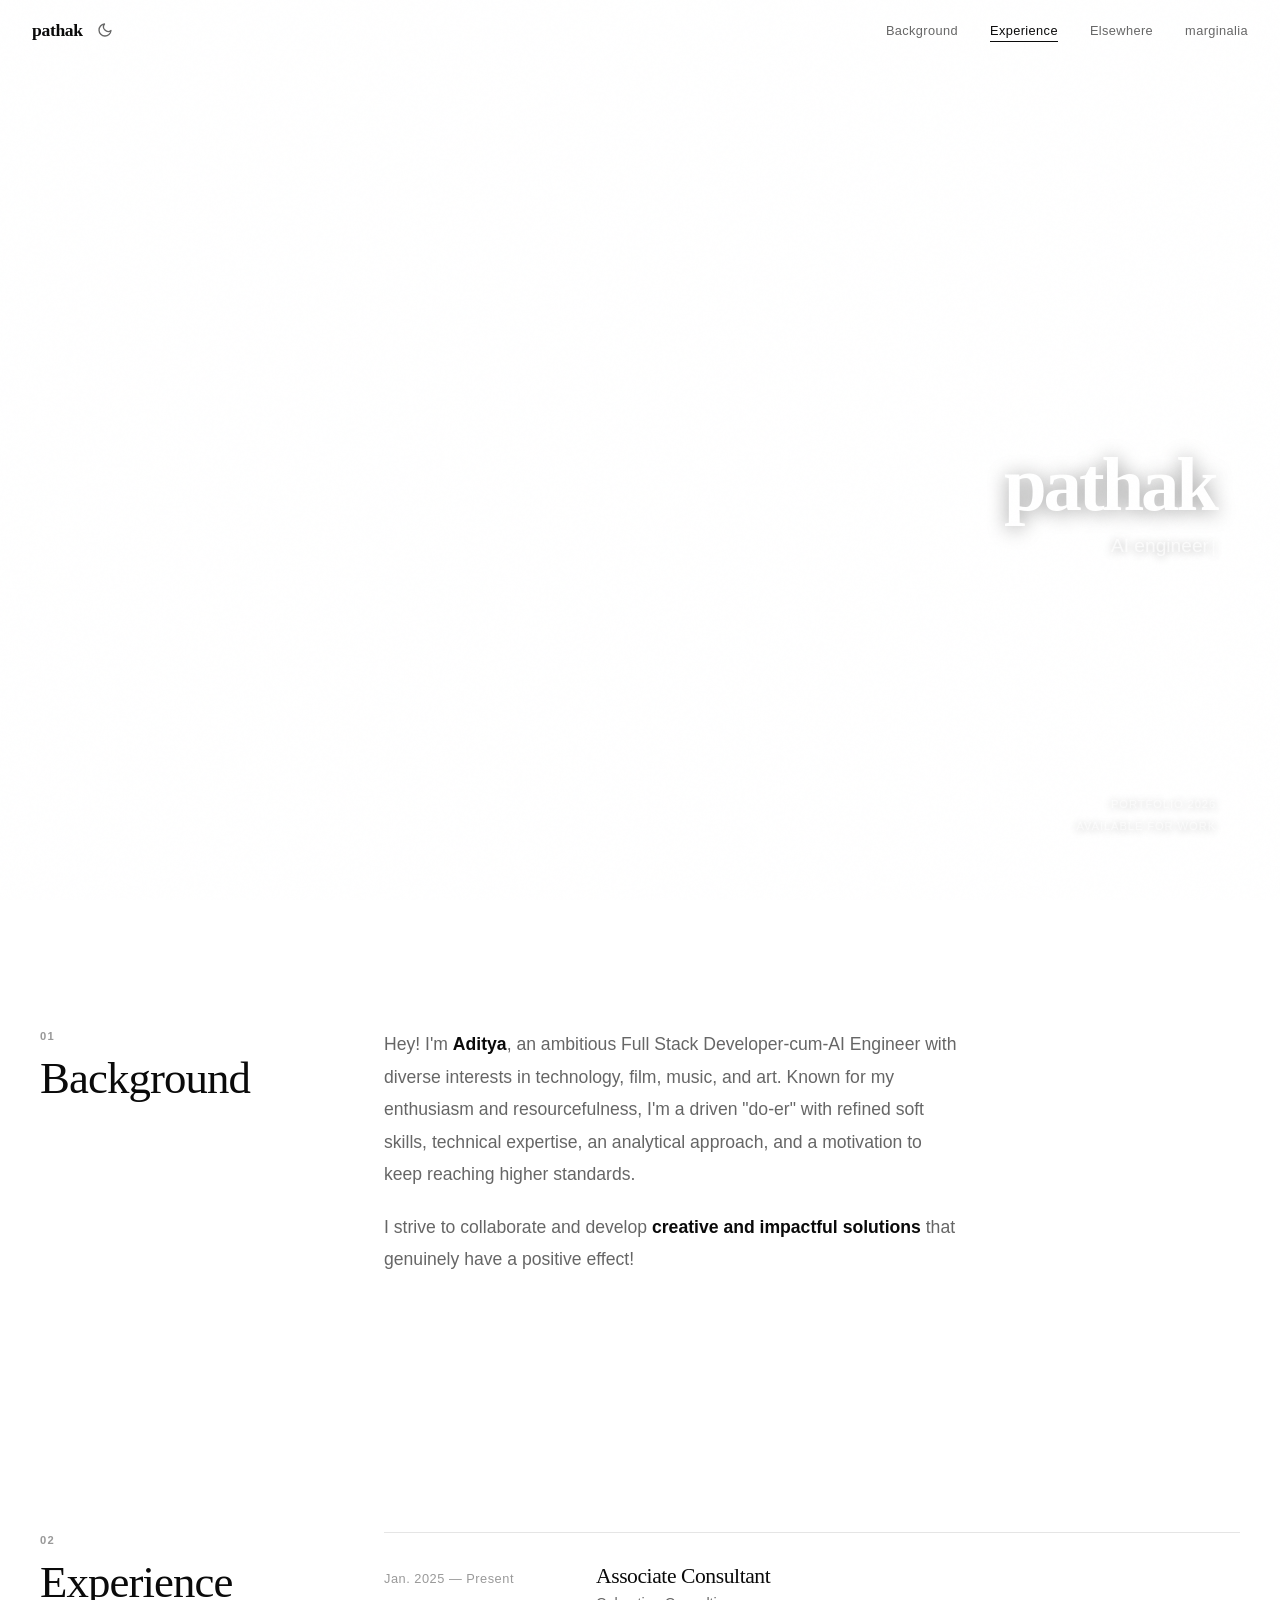
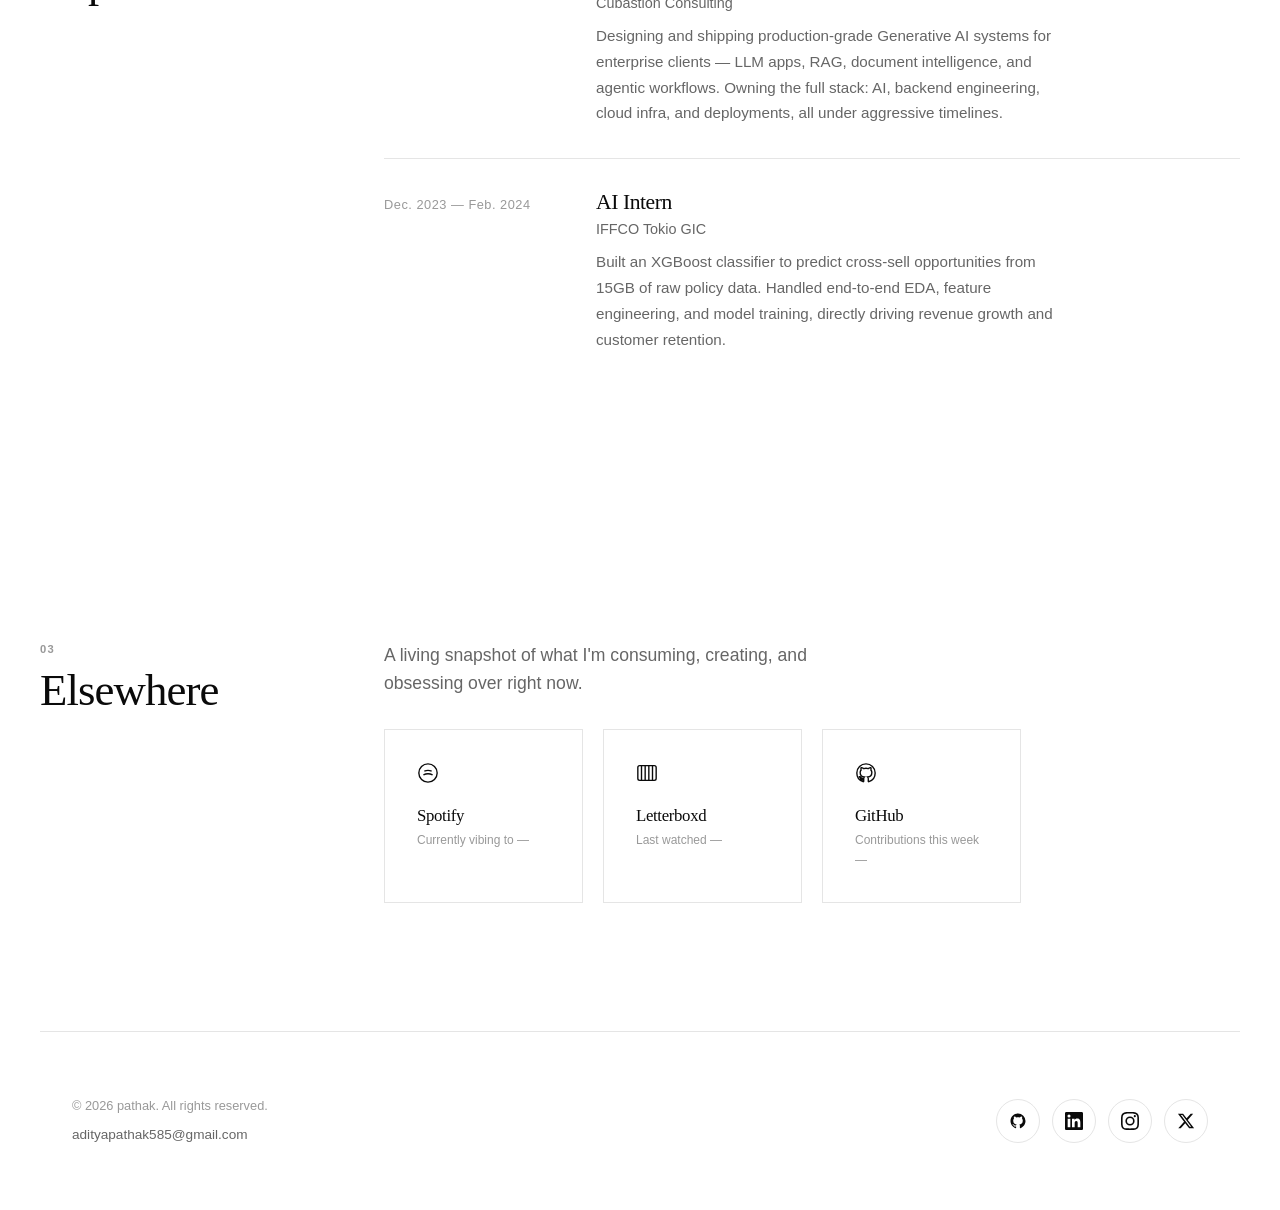
==== commit bc8715ec: "email href fixie" ====
--- a/index.html
+++ b/index.html
@@ -182,7 +182,7 @@
     <div class="footer__left">
       <p class="footer__copy">&copy; 2026 pathak. All rights reserved.</p>
       <!-- EMAIL: on click, copy to clipboard -->
-      <a href="mailto:your.email@example.com" class="footer__email" id="copy-email">adityapathak585@gmail.com</a>
+      <a href="mailto:adityapathak585@gmail.com" class="footer__email" id="copy-email">adityapathak585@gmail.com</a>
     </div>
     
     <div class="social-links">
